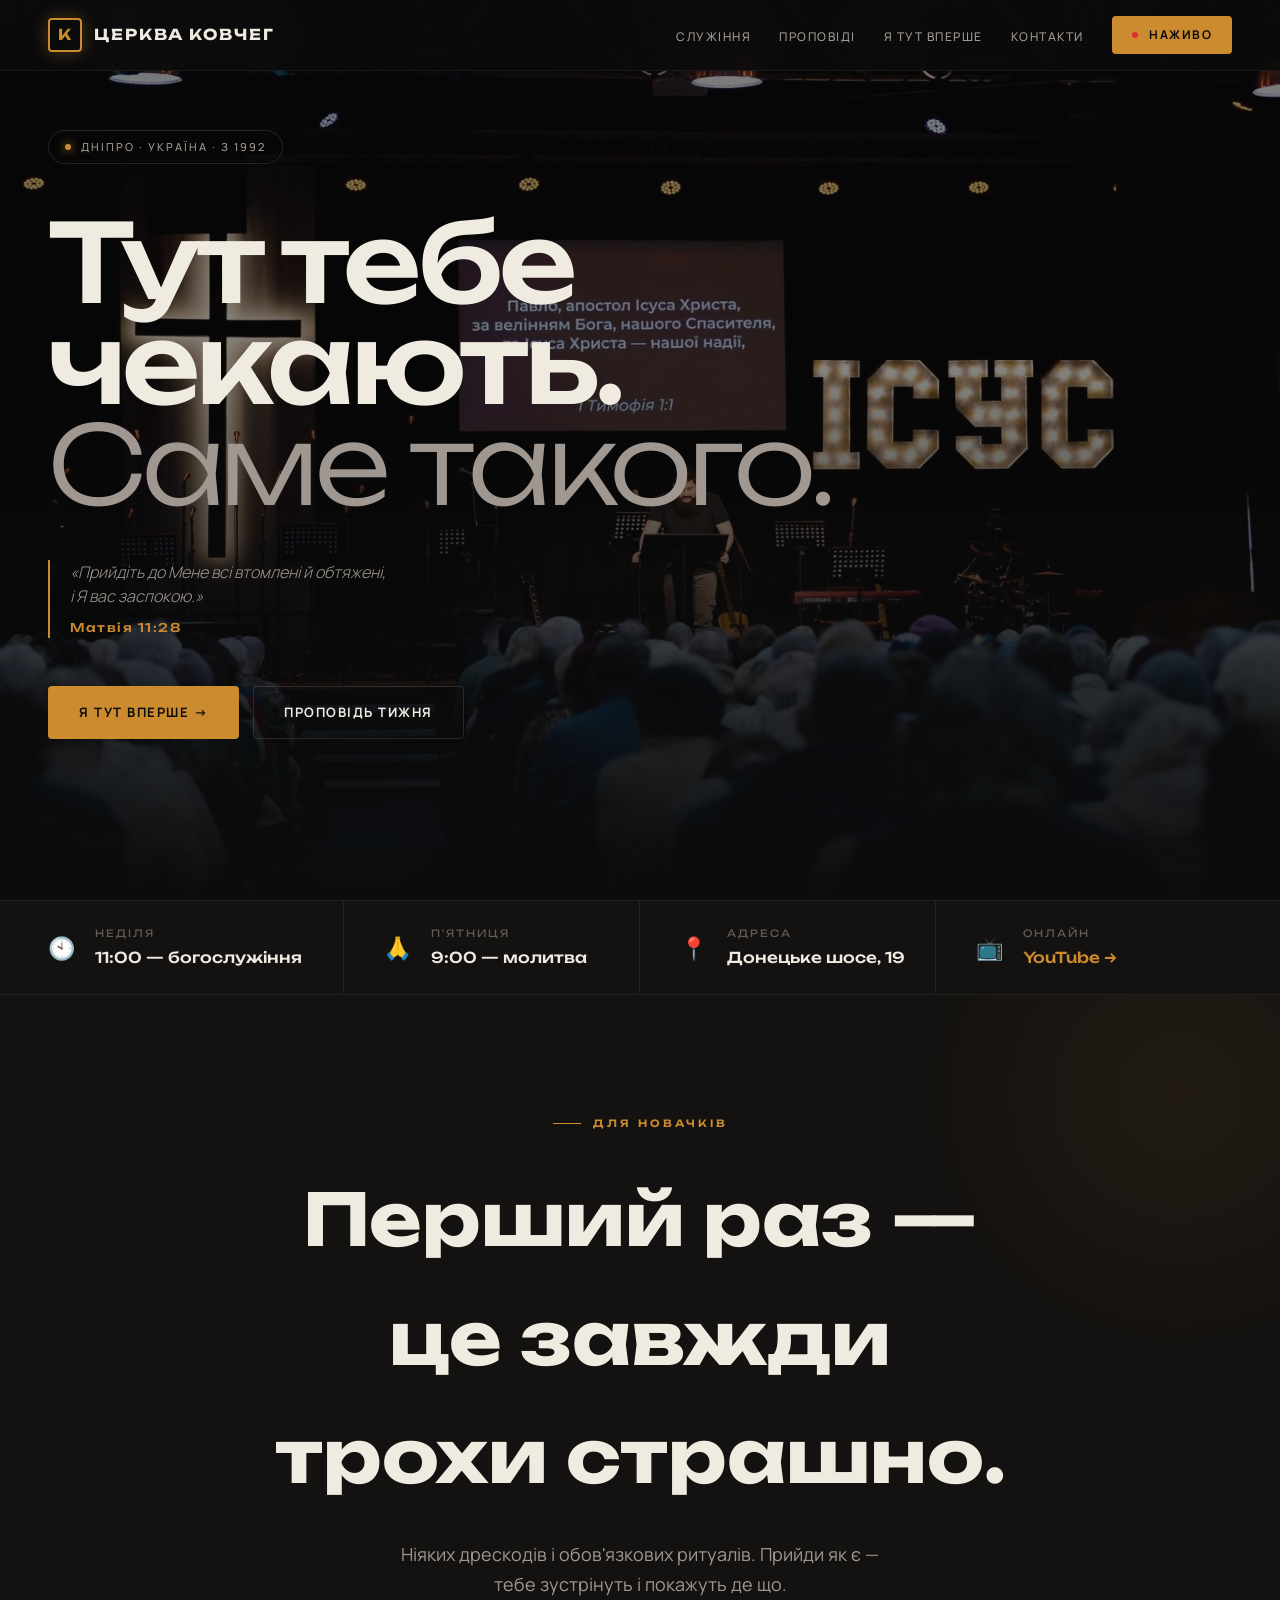
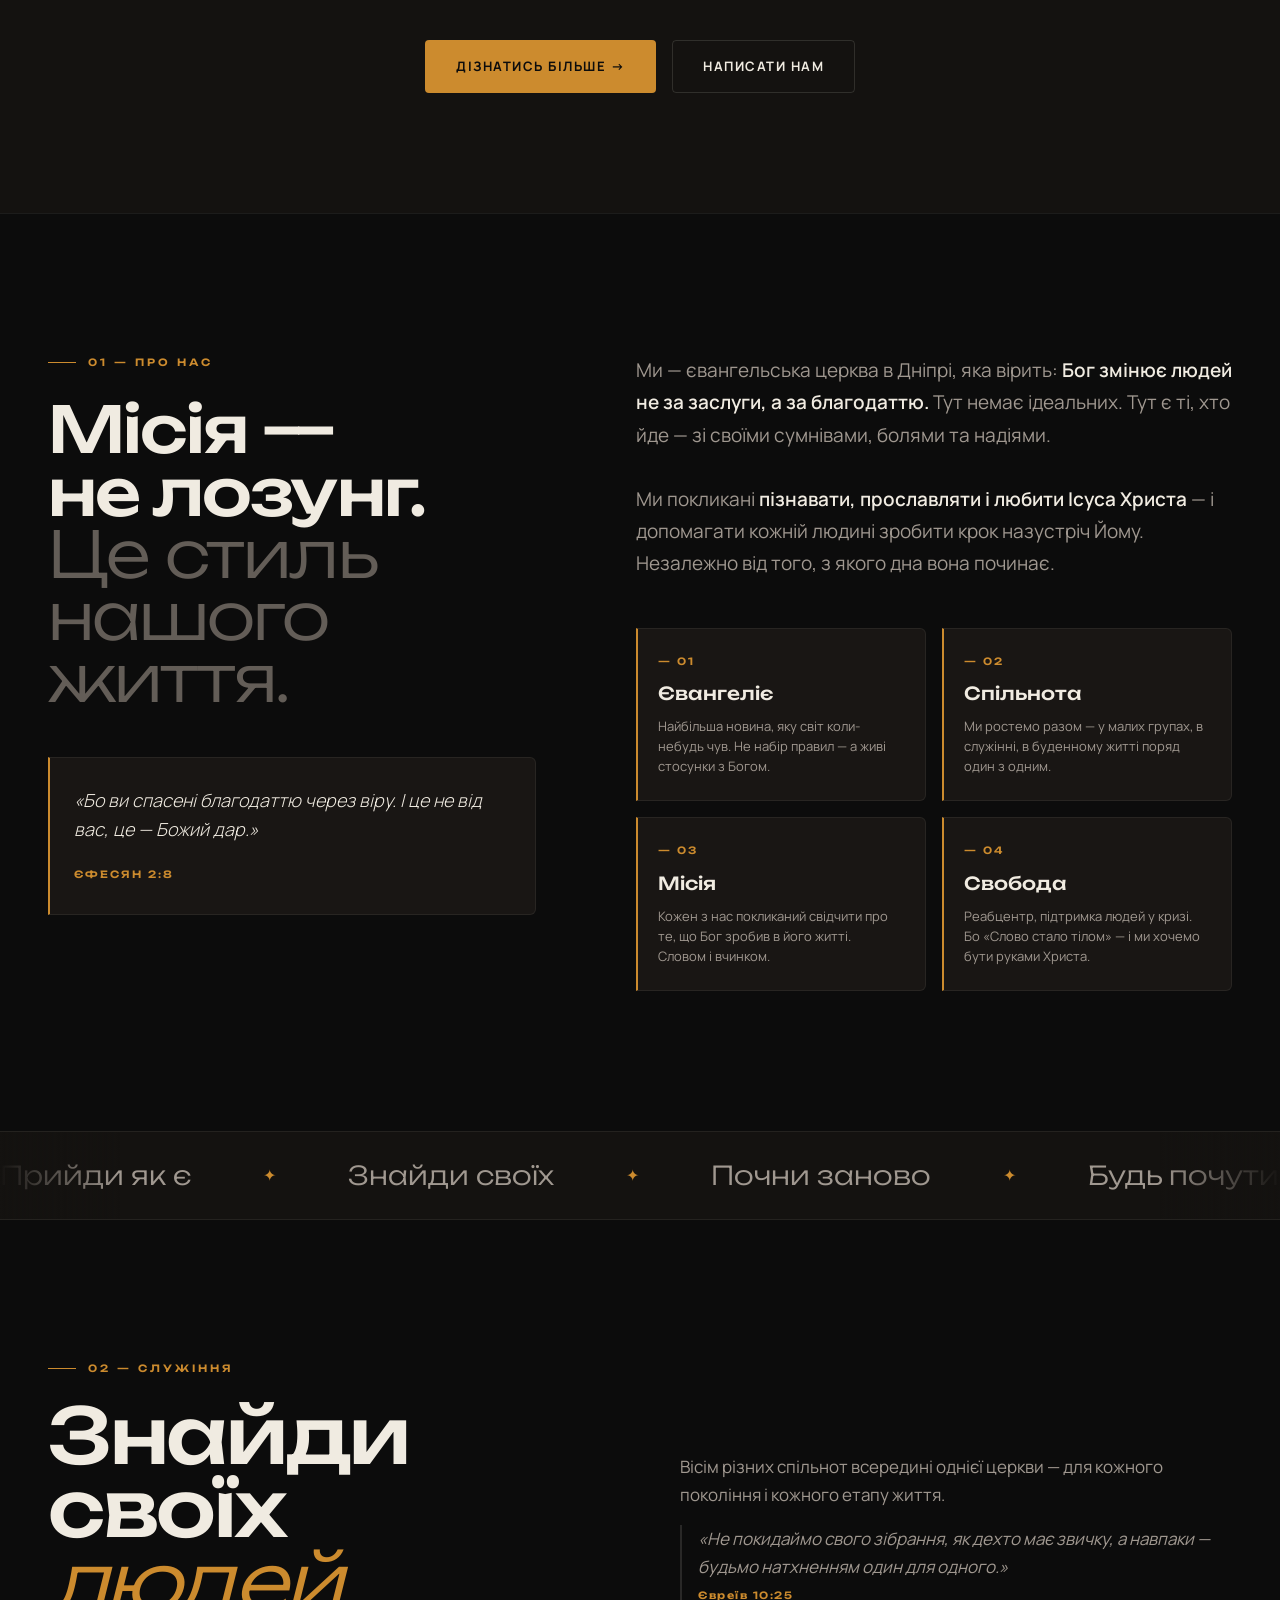
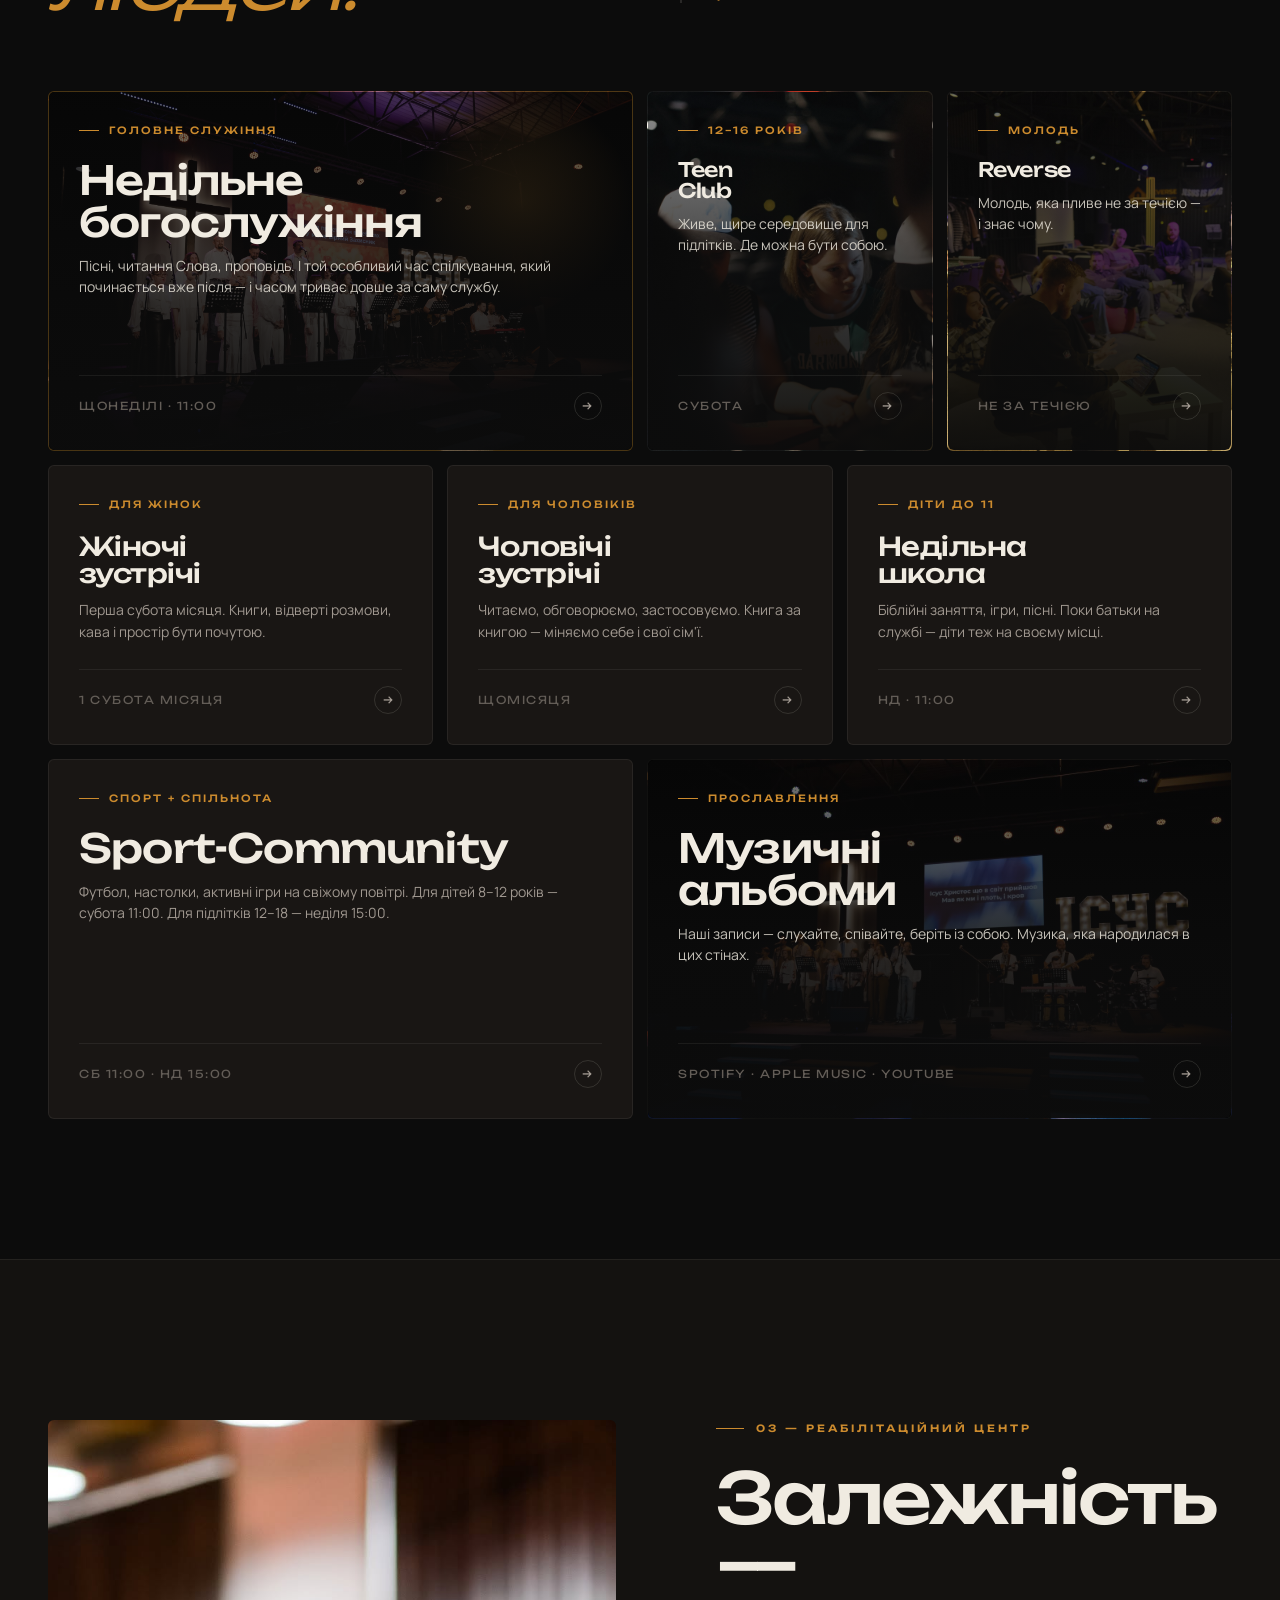
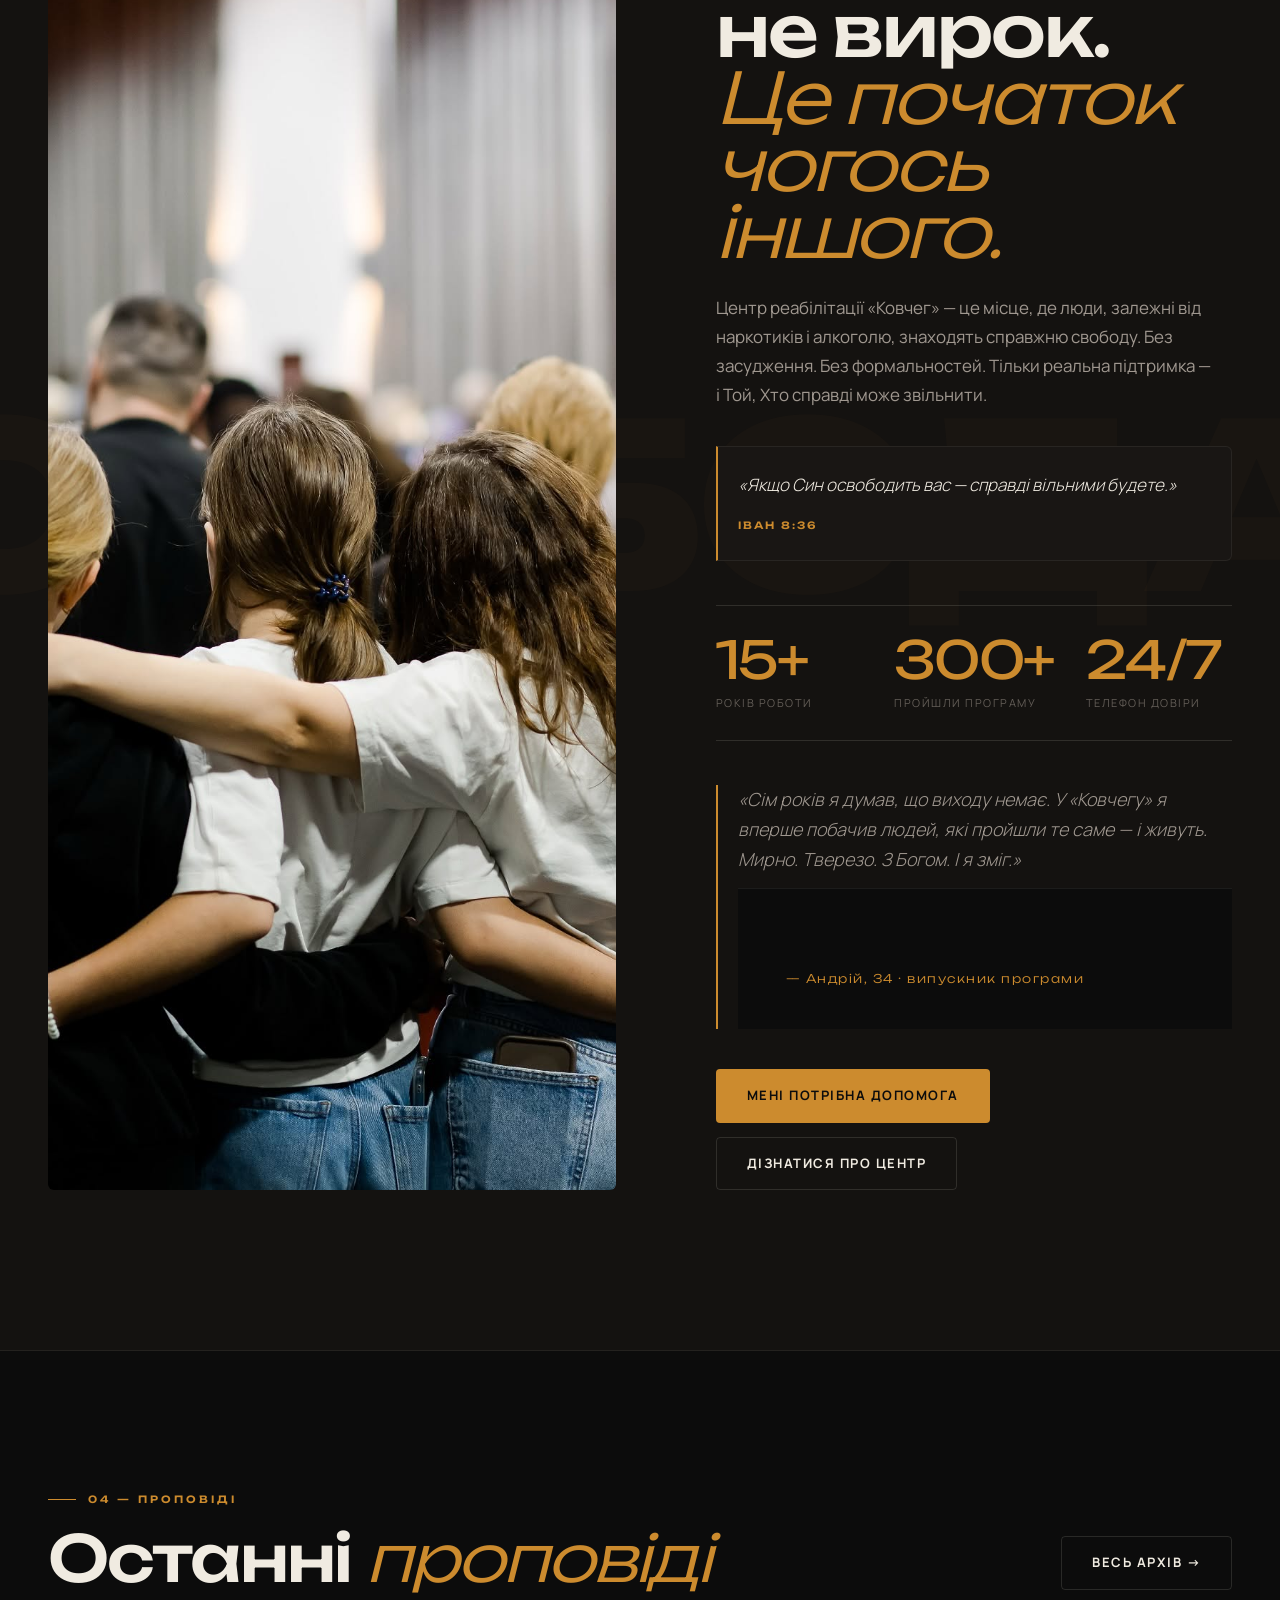
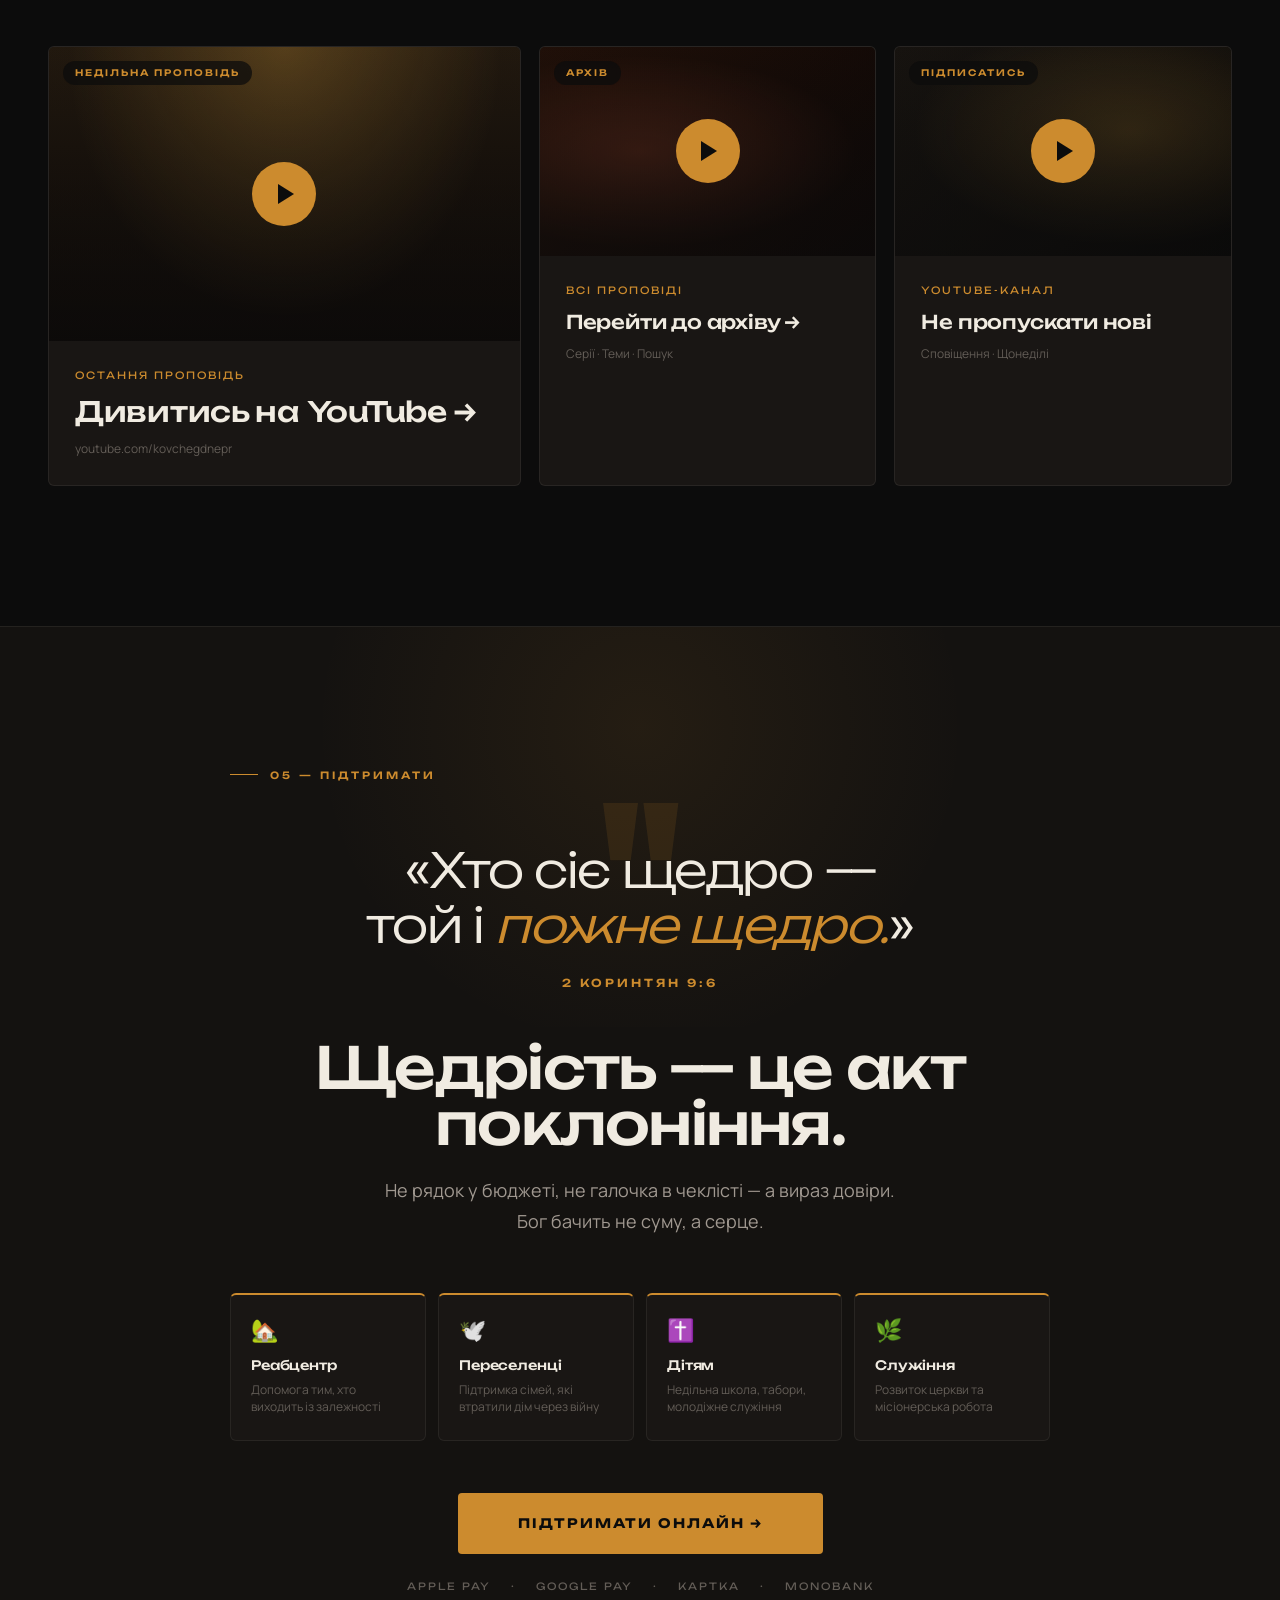
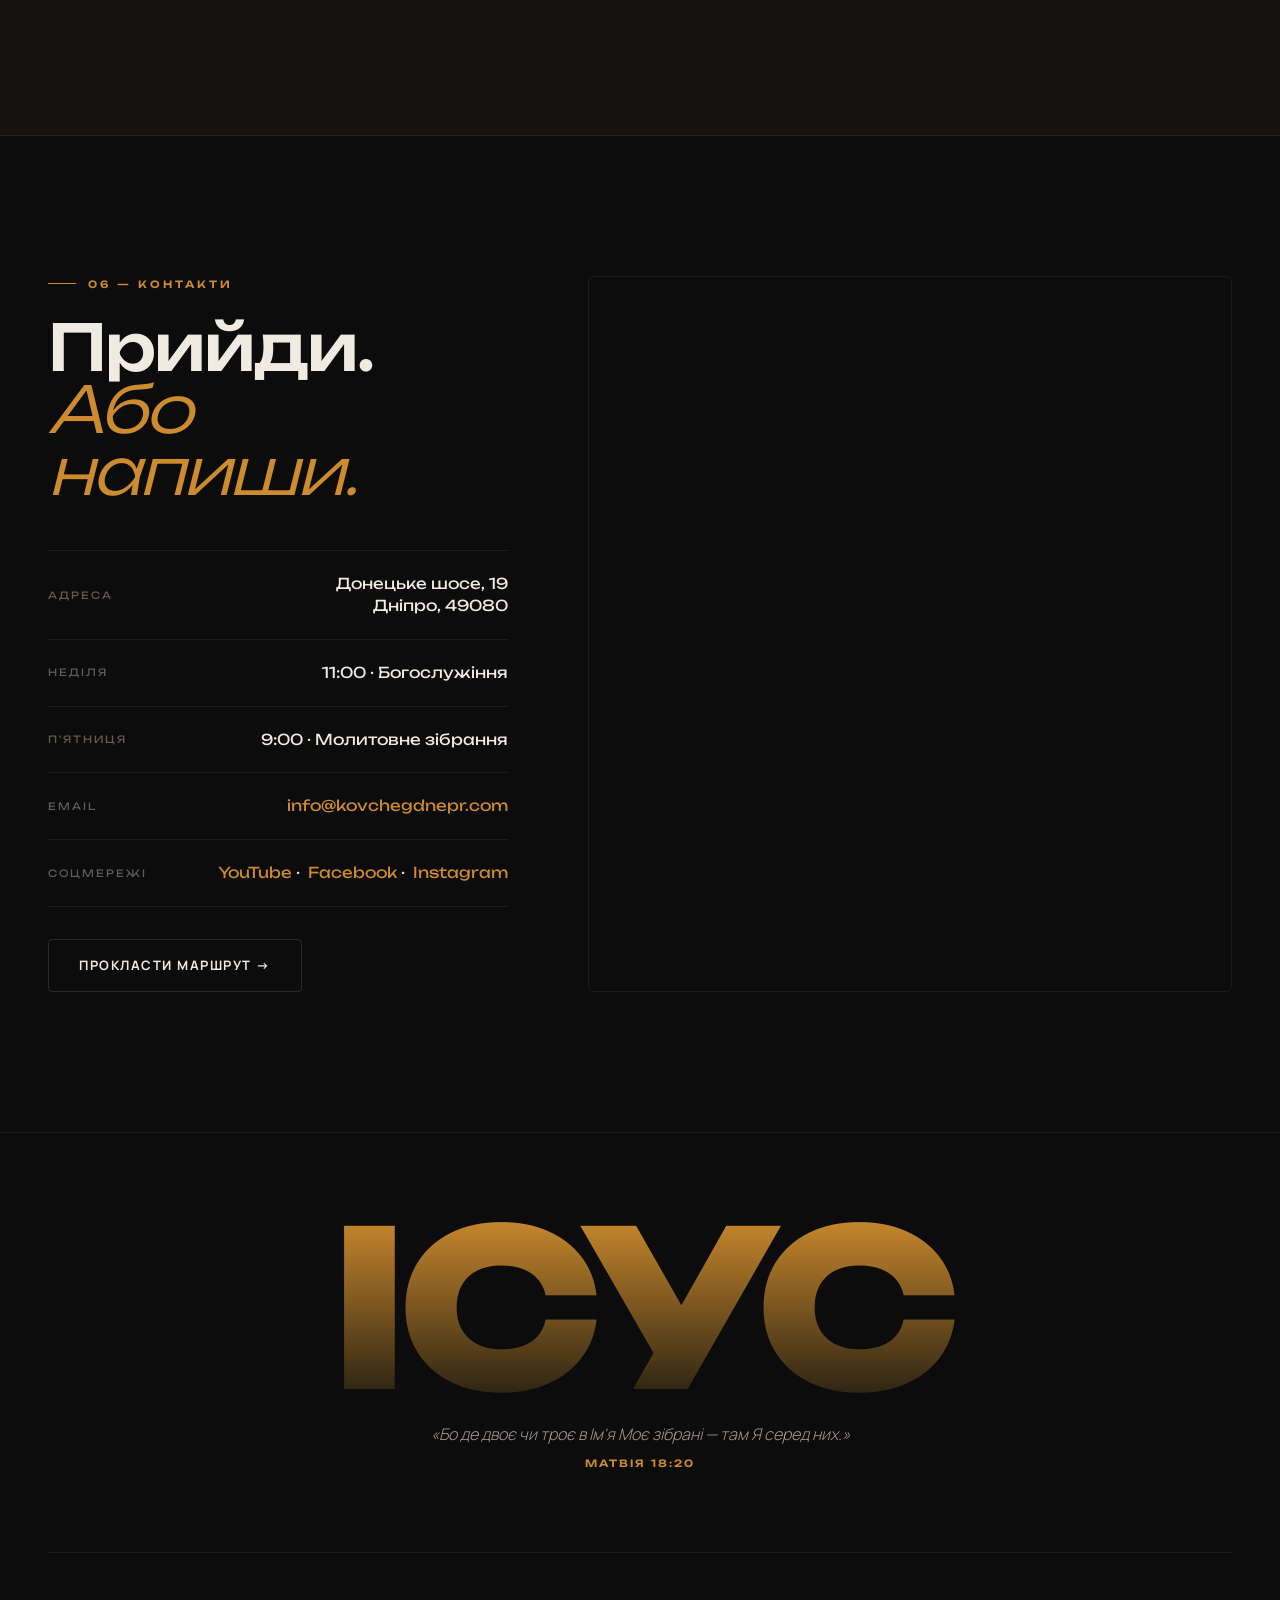
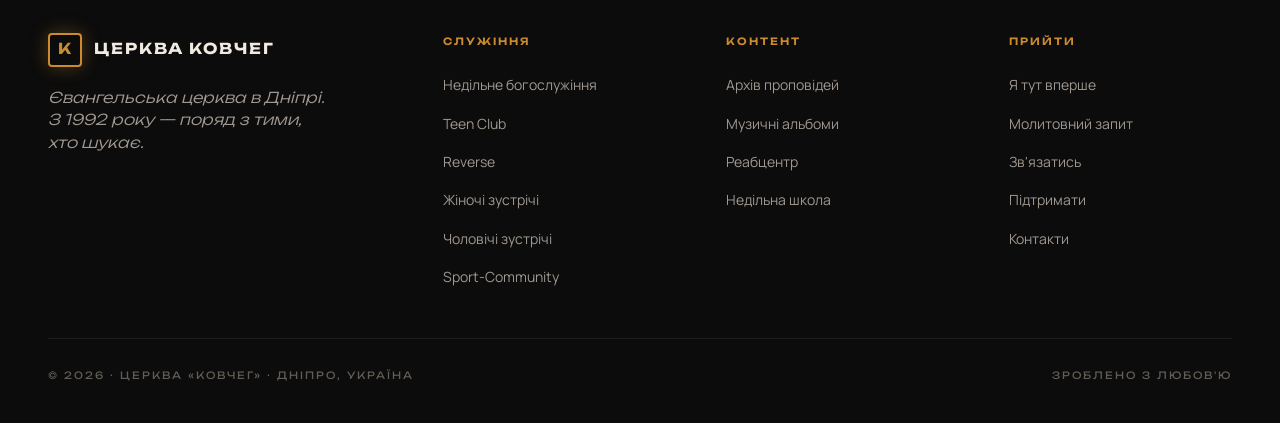
==== index.html @ ad2df458 "init full demo site" ====
<!DOCTYPE html>
<html lang="uk">
<head>
<meta charset="UTF-8">
<meta name="viewport" content="width=device-width, initial-scale=1.0">
<title>Ковчег — церква в Дніпрі</title>
<meta name="description" content="Євангельська церква «Ковчег» у Дніпрі. Недільне богослужіння о 11:00. Донецьке шосе, 19.">
<meta property="og:title" content="Ковчег — церква в Дніпрі">
<meta property="og:description" content="Приходь як є. Тут тебе чекають.">
<meta property="og:type" content="website">
<link rel="preconnect" href="https://fonts.googleapis.com">
<link rel="preconnect" href="https://fonts.gstatic.com" crossorigin>
<link href="https://fonts.googleapis.com/css2?family=Unbounded:wght@300;400;500;600;700;800&family=Manrope:ital,wght@0,300;0,400;0,500;0,600;0,700;1,300;1,400&display=swap" rel="stylesheet">
<link rel="stylesheet" href="css/main.css">
<style>
  :root {
    --bg:        #0C0C0C;
    --bg-warm:   #141210;
    --bg-card:   #191614;
    --bg-card-2: #201B17;
    --ink:       #F0EBE1;
    --ink-soft:  #A09890;
    --ink-mute:  #635D57;
    --amber:     #CC8B2E;
    --amber-b:   #DFA042;
    --amber-g:   rgba(204,139,46,.35);
    --rust:      #C8593A;
    --line:      rgba(240,235,225,.07);
    --line-b:    rgba(240,235,225,.13);
    --r:         6px;
  }

  *, *::before, *::after { margin:0; padding:0; box-sizing:border-box; }
  html { scroll-behavior:smooth; }

  body {
    background: var(--bg);
    color: var(--ink);
    font-family: 'Manrope', sans-serif;
    font-weight: 400;
    line-height: 1.65;
    overflow-x: hidden;
    -webkit-font-smoothing: antialiased;
  }

  .ub { font-family:'Unbounded',sans-serif; }

  /* Subtle structural grid */
  body::before {
    content:'';
    position:fixed; inset:0;
    background-image:
      linear-gradient(rgba(240,235,225,.012) 1px, transparent 1px),
      linear-gradient(90deg, rgba(240,235,225,.012) 1px, transparent 1px);
    background-size: 80px 80px;
    pointer-events:none; z-index:1;
  }

  /* ─── NAV ─── */
  nav {
    position:fixed; top:0; left:0; right:0; z-index:100;
    padding: 16px 48px;
    display:flex; justify-content:space-between; align-items:center;
    background: rgba(12,12,12,.88);
    backdrop-filter: blur(24px);
    border-bottom: 1px solid var(--line);
  }
  .logo {
    display:flex; align-items:center; gap:12px;
    font-family:'Unbounded',sans-serif;
    font-weight:700; font-size:15px;
    letter-spacing:2px; text-transform:uppercase;
    text-decoration:none; color:var(--ink);
  }
  .logo-mark {
    width:34px; height:34px;
    border:2px solid var(--amber); border-radius:4px;
    display:flex; align-items:center; justify-content:center;
    color:var(--amber);
    font-family:'Unbounded',sans-serif; font-weight:700; font-size:15px;
    box-shadow: 0 0 18px var(--amber-g);
  }
  .nav-links { display:flex; gap:28px; list-style:none; align-items:center; }
  .nav-links a {
    color:var(--ink-soft); text-decoration:none;
    font-size:12px; font-weight:500;
    text-transform:uppercase; letter-spacing:1.5px;
    transition:color .2s;
  }
  .nav-links a:hover { color:var(--amber); }
  .nav-cta {
    background:var(--amber) !important;
    color:var(--bg) !important;
    padding:9px 20px; border-radius:4px;
    font-weight:700 !important;
    display:inline-flex !important; align-items:center; gap:8px;
  }
  .live-dot {
    width:6px; height:6px; border-radius:50%; background:#E03030;
    box-shadow:0 0 0 0 rgba(224,48,48,.7);
    animation:pulse-red 2s infinite;
  }
  @keyframes pulse-red {
    0%   { box-shadow: 0 0 0 0 rgba(224,48,48,.7); }
    70%  { box-shadow: 0 0 0 7px rgba(224,48,48,0); }
    100% { box-shadow: 0 0 0 0 rgba(224,48,48,0); }
  }

  /* ─── HERO ─── */
  .hero {
    min-height:100vh;
    padding: 130px 48px 90px;
    position:relative; overflow:hidden;
    display:flex; flex-direction:column; justify-content:space-between;
  }
  .hero::before {
    content:'';
    position:absolute; top:0; left:50%;
    width:900px; height:700px;
    transform:translate(-50%,-45%);
    background:radial-gradient(circle, rgba(242,176,64,.1) 0%, transparent 65%);
    pointer-events:none;
  }

  /* Placeholder for hero photo — remove this block when photo is added */
  .hero-photo-placeholder {
    position:absolute; inset:0;
    background: url('images/hero-bg.jpg') center 30% / cover no-repeat;
    z-index:0;
  }
  /* Gradient overlay over photo */
  .hero-overlay {
    position:absolute; inset:0;
    background: linear-gradient(
      to bottom,
      rgba(12,12,12,.55) 0%,
      rgba(12,12,12,.5)  40%,
      rgba(12,12,12,.82) 75%,
      rgba(12,12,12,1)   100%
    );
    z-index:1;
  }

  .hero-content { position:relative; z-index:2; }

  .hero-eyebrow {
    display:inline-flex; align-items:center; gap:10px;
    padding:7px 16px;
    border:1px solid var(--line-b); border-radius:100px;
    font-size:11px; text-transform:uppercase;
    letter-spacing:2px; color:var(--ink-soft); font-weight:500;
    margin-bottom:48px;
  }
  .hero-eyebrow::before {
    content:''; width:6px; height:6px;
    background:var(--amber); border-radius:50%;
    box-shadow:0 0 10px var(--amber);
  }

  .hero h1 {
    font-family:'Unbounded',sans-serif;
    font-weight:500;
    font-size: clamp(52px, 8.5vw, 136px);
    line-height:.93;
    letter-spacing:-.04em;
    margin-bottom:44px;
  }
  .hero h1 .light {
    font-weight:300; color:var(--ink-soft); display:block;
  }
  .hero h1 .glow-word {
    color:var(--amber-b);
    text-shadow: 0 0 40px rgba(242,176,64,.45), 0 0 80px rgba(242,176,64,.2);
  }

  /* Flicker for ІСУС letters — subtle */
  .flicker { animation: flicker-soft 6s infinite; }
  .flicker:nth-child(2) { animation-delay:.8s; }
  .flicker:nth-child(3) { animation-delay:1.9s; }
  .flicker:nth-child(4) { animation-delay:3.1s; }
  @keyframes flicker-soft {
    0%,94%,100% { opacity:1; }
    95%  { opacity:.65; }
    96%  { opacity:1; }
    97%  { opacity:.8; }
  }

  .hero-verse {
    font-style:italic; font-weight:300; font-size:16px;
    color:var(--ink-soft); line-height:1.55;
    max-width:540px; margin-bottom:48px;
    padding-left:20px;
    border-left:2px solid var(--amber);
  }
  .hero-verse cite {
    display:block; margin-top:10px;
    font-style:normal; font-size:12px;
    font-family:'Unbounded',sans-serif;
    letter-spacing:1.5px; color:var(--amber);
    font-weight:500;
  }

  .hero-cta { display:flex; gap:14px; flex-wrap:wrap; }

  /* ─── BUTTONS ─── */
  .btn {
    padding:15px 30px; border-radius:4px;
    font-family:'Manrope',sans-serif; font-size:13px; font-weight:700;
    text-decoration:none; text-transform:uppercase; letter-spacing:1.5px;
    display:inline-flex; align-items:center; gap:9px;
    transition:all .3s; border:1px solid transparent; cursor:pointer;
  }
  .btn-primary { background:var(--amber); color:var(--bg); }
  .btn-primary:hover {
    background:var(--amber-b);
    box-shadow:0 0 32px var(--amber-g);
    transform:translateY(-2px);
  }
  .btn-outline { background:transparent; color:var(--ink); border-color:var(--line-b); }
  .btn-outline:hover { border-color:var(--amber); color:var(--amber); }
  .btn-ghost { background:transparent; color:var(--amber); padding:15px 0; }
  .btn-ghost:hover { gap:14px; }

  /* ─── INFO STRIP ─── */
  .info-strip {
    background:var(--bg-warm);
    border-top:1px solid var(--line);
    border-bottom:1px solid var(--line);
    padding:0 48px;
    display:grid;
    grid-template-columns:repeat(4,1fr);
  }
  .info-cell {
    padding:24px 0;
    border-right:1px solid var(--line);
    display:flex; align-items:center; gap:20px;
  }
  .info-cell:last-child { border-right:none; padding-left:40px; }
  .info-cell:not(:first-child) { padding-left:40px; }
  .info-cell-icon {
    font-size:22px; line-height:1;
  }
  .info-cell-label {
    font-family:'Unbounded',sans-serif;
    font-size:10px; letter-spacing:2px;
    text-transform:uppercase; color:var(--ink-mute);
    margin-bottom:4px;
  }
  .info-cell-val {
    font-family:'Unbounded',sans-serif;
    font-size:15px; color:var(--ink); font-weight:500;
  }

  /* ─── FIRST TIME ─── */
  .first-time {
    padding:120px 48px;
    background:var(--bg-warm);
    position:relative; overflow:hidden;
  }
  .first-time::before {
    content:'';
    position:absolute; top:-200px; right:-200px;
    width:600px; height:600px;
    background:radial-gradient(circle, rgba(242,176,64,.06), transparent 60%);
    pointer-events:none;
  }
  .ft-inner {
    max-width:1360px; margin:0 auto;
    display:grid; grid-template-columns:1fr 1.1fr; gap:100px; align-items:center;
  }
  .ft-content .section-label { margin-bottom:28px; }
  .ft-content h2 {
    font-family:'Unbounded',sans-serif;
    font-weight:500; font-size:clamp(38px,5vw,68px);
    line-height:.98; letter-spacing:-.03em;
    margin-bottom:28px;
  }
  .ft-content h2 .light { font-weight:300; color:var(--ink-mute); }
  .ft-lead {
    font-size:18px; color:var(--ink-soft);
    line-height:1.7; margin-bottom:40px; max-width:480px;
  }
  .ft-steps {
    display:grid; gap:0;
  }
  .ft-step {
    display:flex; gap:24px;
    padding:24px 0;
    border-bottom:1px solid var(--line);
  }
  .ft-step:last-child { border-bottom:none; }
  .ft-step-num {
    font-family:'Unbounded',sans-serif;
    font-size:12px; color:var(--amber);
    letter-spacing:2px; font-weight:600;
    min-width:32px; padding-top:3px;
  }
  .ft-step-body h4 {
    font-family:'Unbounded',sans-serif;
    font-size:16px; font-weight:500;
    margin-bottom:6px; letter-spacing:-.01em;
  }
  .ft-step-body p {
    font-size:14px; color:var(--ink-soft); line-height:1.55;
  }

  /* First-time card */
  .ft-card {
    background:var(--bg-card);
    border:1px solid var(--line-b);
    border-radius:var(--r); padding:48px;
    position:relative; overflow:hidden;
  }
  .ft-card::before {
    content:'';
    position:absolute; top:0; left:0; right:0; height:3px;
    background:linear-gradient(90deg, var(--amber), var(--rust));
  }
  .ft-card-eyebrow {
    font-family:'Unbounded',sans-serif; font-size:10px;
    letter-spacing:2.5px; text-transform:uppercase;
    color:var(--amber); margin-bottom:24px; font-weight:600;
  }
  .ft-card h3 {
    font-family:'Unbounded',sans-serif;
    font-weight:500; font-size:28px;
    line-height:1.1; margin-bottom:20px;
    letter-spacing:-.02em;
  }
  .ft-card p {
    font-size:16px; color:var(--ink-soft);
    line-height:1.65; margin-bottom:32px;
  }
  .ft-faq { margin-bottom:36px; }
  .faq-item {
    border-top:1px solid var(--line);
    padding:16px 0;
  }
  .faq-item:last-child { border-bottom:1px solid var(--line); }
  .faq-q {
    font-size:14px; font-weight:600; color:var(--ink);
    margin-bottom:6px;
  }
  .faq-a {
    font-size:13px; color:var(--ink-soft); line-height:1.55;
  }

  /* ─── SECTION LABEL ─── */
  .section-label {
    font-family:'Unbounded',sans-serif; font-size:10px;
    letter-spacing:3px; text-transform:uppercase;
    color:var(--amber); font-weight:600;
    display:flex; align-items:center; gap:12px;
  }
  .section-label::before {
    content:''; width:28px; height:1px; background:var(--amber);
  }

  /* ─── MISSION ─── */
  .mission {
    padding:140px 48px;
    border-top:1px solid var(--line);
  }
  .mission-inner {
    max-width:1360px; margin:0 auto;
    display:grid; grid-template-columns:.9fr 1.1fr; gap:100px; align-items:start;
  }
  .mission-left h2 {
    font-family:'Unbounded',sans-serif;
    font-weight:500; font-size:clamp(38px,5vw,72px);
    line-height:.97; letter-spacing:-.03em;
    margin-top:28px;
  }
  .mission-left h2 .muted { font-weight:300; color:var(--ink-mute); }

  .mission-verse {
    margin-top:48px; padding:28px 28px 28px 24px;
    background:var(--bg-card);
    border:1px solid var(--line);
    border-left:2px solid var(--amber);
    border-radius:0 var(--r) var(--r) 0;
  }
  .mission-verse blockquote {
    font-style:italic; font-weight:300;
    font-size:18px; line-height:1.6;
    color:var(--ink); margin-bottom:16px;
  }
  .mission-verse cite {
    font-family:'Unbounded',sans-serif; font-size:10px;
    letter-spacing:2px; color:var(--amber);
    font-weight:600; font-style:normal;
    text-transform:uppercase;
  }

  .mission-body {}
  .mission-text {
    font-size:19px; line-height:1.7;
    color:var(--ink-soft); margin-bottom:48px;
  }
  .mission-text strong { color:var(--ink); font-weight:600; }

  .pillars { display:grid; grid-template-columns:1fr 1fr; gap:16px; }
  .pillar {
    padding:24px 24px 24px 20px;
    background:var(--bg-card);
    border:1px solid var(--line);
    border-left:2px solid var(--amber);
    border-radius:0 var(--r) var(--r) 0;
  }
  .pillar-num {
    font-family:'Unbounded',sans-serif; font-size:10px;
    color:var(--amber); letter-spacing:2px; margin-bottom:10px;
    font-weight:600;
  }
  .pillar h3 {
    font-family:'Unbounded',sans-serif; font-weight:500;
    font-size:18px; margin-bottom:7px;
  }
  .pillar p { font-size:13px; line-height:1.55; color:var(--ink-soft); }

  /* ─── MARQUEE ─── */
  .strip {
    background:var(--bg-warm);
    border-top:1px solid var(--line); border-bottom:1px solid var(--line);
    padding:22px 0; overflow:hidden; position:relative;
  }
  .strip::before,.strip::after {
    content:''; position:absolute; top:0; bottom:0; width:120px; z-index:2;
  }
  .strip::before { left:0;  background:linear-gradient(90deg, var(--bg-warm), transparent); }
  .strip::after  { right:0; background:linear-gradient(-90deg, var(--bg-warm), transparent); }
  .strip-track {
    display:inline-flex; gap:72px;
    animation:marquee 60s linear infinite;
    white-space:nowrap; align-items:center;
  }
  .strip-item {
    font-family:'Unbounded',sans-serif;
    font-size:26px; font-weight:300; color:var(--ink-soft);
    display:inline-flex; align-items:center; gap:72px;
  }
  .strip-item::after { content:'✦'; color:var(--amber); font-size:16px; }
  @keyframes marquee { to { transform:translateX(-50%); } }

  /* ─── MINISTRIES ─── */
  .ministries { padding:140px 48px; }
  .min-inner { max-width:1360px; margin:0 auto; }
  .min-head {
    display:grid; grid-template-columns:1fr 1fr; gap:80px;
    margin-bottom:72px; align-items:end;
  }
  .min-head h2 {
    font-family:'Unbounded',sans-serif; font-weight:500;
    font-size:clamp(44px,6vw,84px);
    line-height:.95; letter-spacing:-.03em;
  }
  .min-head h2 .amber { color:var(--amber); font-weight:300; font-style:italic; }
  .min-head-right {}
  .min-head-right p { font-size:17px; color:var(--ink-soft); line-height:1.65; margin-bottom:16px; }
  .min-verse {
    font-style:italic; font-size:14px; color:var(--ink-mute);
    padding-left:16px; border-left:2px solid var(--line-b);
    line-height:1.55;
  }
  .min-verse cite {
    font-style:normal; font-family:'Unbounded',sans-serif;
    font-size:10px; letter-spacing:1.5px; color:var(--amber);
    font-weight:600; display:block; margin-top:6px;
  }

  .min-grid {
    display:grid; grid-template-columns:repeat(12,1fr); gap:14px;
  }
  .min-card {
    background:var(--bg-card); border:1px solid var(--line);
    border-radius:var(--r); padding:30px;
    min-height:280px; display:flex; flex-direction:column;
    justify-content:space-between; position:relative;
    overflow:hidden; transition:all .35s; cursor:pointer;
  }
  .min-card::after {
    content:''; position:absolute; top:0; left:0; right:0; height:2px;
    background:linear-gradient(90deg, var(--amber), transparent);
    transform:scaleX(0); transform-origin:left; transition:transform .4s;
  }
  .min-card:hover { background:var(--bg-card-2); border-color:var(--line-b); transform:translateY(-3px); }
  .min-card:hover::after { transform:scaleX(1); }
  .span-6 { grid-column:span 6; min-height:360px; }
  .span-4 { grid-column:span 4; }
  .span-3 { grid-column:span 3; }
  .min-card.feature {
    background:linear-gradient(135deg, #261c10 0%, #171210 100%);
    border-color:rgba(242,176,64,.3);
  }
  .min-card.feature::before {
    content:''; position:absolute; top:0; right:0;
    width:220px; height:220px;
    background:radial-gradient(circle, var(--amber-g), transparent 70%);
    pointer-events:none;
  }

  /* Photo placeholder inside card */
  .min-photo {
    height:160px; border-radius:4px;
    background:var(--bg); border:1px dashed var(--line-b);
    display:flex; align-items:center; justify-content:center;
    margin-bottom:20px;
    font-family:'Unbounded',sans-serif; font-size:9px;
    letter-spacing:2px; color:var(--ink-mute); text-transform:uppercase;
  }

  .min-tag {
    font-family:'Unbounded',sans-serif; font-size:10px;
    letter-spacing:2px; text-transform:uppercase; color:var(--amber);
    font-weight:500; display:flex; align-items:center; gap:10px;
    margin-bottom:0;
  }
  .min-tag::before { content:''; width:20px; height:1px; background:var(--amber); }
  .min-card h3 {
    font-family:'Unbounded',sans-serif; font-weight:500;
    font-size:26px; line-height:1.05; margin:20px 0 12px;
    letter-spacing:-.02em;
  }
  .span-6 h3 { font-size:40px; }
  .span-3 h3 { font-size:20px; }
  .min-card p { font-size:14px; color:var(--ink-soft); line-height:1.55; margin-bottom:20px; }
  .min-card[style*="background-image"] p { color: rgba(240,235,225,.82); }
  .min-when {
    font-family:'Unbounded',sans-serif; font-size:11px;
    color:var(--ink-mute); letter-spacing:1.5px; text-transform:uppercase;
    border-top:1px solid var(--line); padding-top:16px;
    display:flex; justify-content:space-between; align-items:center;
    margin-top:auto;
  }
  .min-arrow {
    width:28px; height:28px; border:1px solid var(--line-b);
    border-radius:50%; display:flex; align-items:center; justify-content:center;
    color:var(--ink-soft); transition:all .3s; font-size:12px;
    flex-shrink:0;
  }
  .min-card:hover .min-arrow {
    background:var(--amber); color:var(--bg);
    border-color:var(--amber); transform:rotate(-45deg);
  }

  /* ─── REHAB ─── */
  .rehab {
    padding:160px 48px;
    background:var(--bg-warm);
    border-top:1px solid var(--line); border-bottom:1px solid var(--line);
    position:relative; overflow:hidden;
  }
  .rehab::before {
    content:'СВОБОДА';
    position:absolute; top:50%; right:-80px;
    transform:translateY(-50%);
    font-family:'Unbounded',sans-serif; font-weight:800;
    font-size:clamp(120px,18vw,280px);
    color:rgba(242,176,64,.025); pointer-events:none;
    letter-spacing:-.04em; line-height:1;
  }
  .rehab-inner {
    max-width:1360px; margin:0 auto;
    display:grid; grid-template-columns:1.1fr 1fr; gap:100px;
    align-items:center; position:relative; z-index:2;
  }


  .rehab-content {}
  .rehab-content h2 {
    font-family:'Unbounded',sans-serif; font-weight:500;
    font-size:clamp(38px,5.5vw,76px);
    line-height:.95; margin-bottom:28px; letter-spacing:-.03em;
  }
  .rehab-content h2 .amber { color:var(--amber); font-weight:300; font-style:italic; }
  .rehab-lead {
    font-size:17px; line-height:1.7; color:var(--ink-soft);
    margin-bottom:36px; max-width:500px;
  }

  .rehab-verse {
    padding:24px 24px 24px 20px;
    background:var(--bg-card);
    border:1px solid var(--line);
    border-left:2px solid var(--amber);
    border-radius:0 var(--r) var(--r) 0;
    margin-bottom:44px;
  }
  .rehab-verse blockquote {
    font-style:italic; font-weight:300; font-size:17px;
    line-height:1.6; color:var(--ink); margin-bottom:12px;
  }
  .rehab-verse cite {
    font-family:'Unbounded',sans-serif; font-size:10px;
    letter-spacing:2px; color:var(--amber);
    font-weight:600; font-style:normal; text-transform:uppercase;
  }

  .rehab-stats {
    display:grid; grid-template-columns:repeat(3,1fr); gap:32px;
    margin-bottom:44px;
    padding:28px 0; border-top:1px solid var(--line-b); border-bottom:1px solid var(--line-b);
  }
  .stat-num {
    font-family:'Unbounded',sans-serif; font-weight:400;
    font-size:52px; color:var(--amber); line-height:1;
    margin-bottom:8px; letter-spacing:-.03em;
  }
  .stat-label { font-size:11px; text-transform:uppercase; letter-spacing:1.5px; color:var(--ink-mute); }

  .rehab-cta { display:flex; gap:14px; flex-wrap:wrap; }

  /* ─── SERMONS ─── */
  .sermons { padding:140px 48px; }
  .sermons-inner { max-width:1360px; margin:0 auto; }
  .sermons-head {
    display:flex; justify-content:space-between; align-items:flex-end;
    margin-bottom:56px;
  }
  .sermons-head-left .section-label { margin-bottom:20px; }
  .sermons-head h2 {
    font-family:'Unbounded',sans-serif; font-weight:500;
    font-size:clamp(38px,5vw,68px);
    line-height:.97; letter-spacing:-.03em;
  }
  .sermons-head h2 .amber { font-weight:300; color:var(--amber); font-style:italic; }

  .sermon-grid { display:grid; grid-template-columns:1.4fr 1fr 1fr; gap:18px; }
  .sermon {
    background:var(--bg-card); border:1px solid var(--line);
    border-radius:var(--r); overflow:hidden; cursor:pointer;
    transition:all .3s;
  }
  .sermon:hover { transform:translateY(-4px); border-color:var(--line-b); }

  /* Photo placeholder for sermons */
  .sermon-thumb {
    aspect-ratio:16/10; position:relative; overflow:hidden;
    display:flex; align-items:center; justify-content:center;
  }
  .sermon:nth-child(1) .sermon-thumb {
    background:radial-gradient(ellipse at center top, rgba(242,176,64,.28), transparent 65%),
      linear-gradient(180deg, #241a0f 0%, #0d0806 100%);
  }
  .sermon:nth-child(2) .sermon-thumb {
    background:radial-gradient(ellipse at 30% 50%, rgba(200,89,58,.25), transparent 65%),
      linear-gradient(135deg, #221008 0%, #0c0605 100%);
  }
  .sermon:nth-child(3) .sermon-thumb {
    background:radial-gradient(ellipse at 70% 40%, rgba(242,176,64,.2), transparent 65%),
      linear-gradient(135deg, #181410 0%, #090807 100%);
  }
  .thumb-grid {
    position:absolute; inset:0;
    background:
      linear-gradient(to bottom, rgba(12,12,12,.1) 0%, rgba(12,12,12,.55) 100%);
  }
  .thumb-photo-note {
    position:absolute; bottom:12px; right:12px;
    font-family:'Unbounded',sans-serif; font-size:8px;
    letter-spacing:2px; color:var(--ink-mute);
    text-transform:uppercase; opacity:.6;
  }
  .play-btn {
    width:64px; height:64px; background:var(--amber);
    border-radius:50%; display:flex; align-items:center; justify-content:center;
    transition:all .3s; position:relative; z-index:2;
    box-shadow:0 0 0 0 var(--amber-g);
  }
  .sermon:hover .play-btn { transform:scale(1.1); box-shadow:0 0 36px var(--amber-g); }
  .play-btn::after {
    content:''; width:0; height:0;
    border-left:16px solid var(--bg);
    border-top:10px solid transparent;
    border-bottom:10px solid transparent;
    margin-left:3px;
  }
  .sermon-series {
    position:absolute; top:14px; left:14px; z-index:2;
    font-family:'Unbounded',sans-serif; font-size:9px;
    letter-spacing:2px; text-transform:uppercase;
    background:rgba(12,12,12,.75); backdrop-filter:blur(8px);
    padding:5px 12px; border-radius:100px; color:var(--amber);
    font-weight:600;
  }
  .sermon-duration {
    position:absolute; top:14px; right:14px; z-index:2;
    font-family:'Unbounded',sans-serif; font-size:9px;
    letter-spacing:1.5px; color:var(--ink-soft);
    background:rgba(12,12,12,.75); backdrop-filter:blur(8px);
    padding:5px 12px; border-radius:100px;
  }

  .sermon-body { padding:26px; }
  .sermon-date {
    font-family:'Unbounded',sans-serif; font-size:10px;
    text-transform:uppercase; letter-spacing:2px;
    color:var(--amber); margin-bottom:12px;
  }
  .sermon h3 {
    font-family:'Unbounded',sans-serif; font-weight:500;
    font-size:19px; line-height:1.2; margin-bottom:10px;
    letter-spacing:-.01em;
  }
  .sermon:first-child h3 { font-size:28px; }
  .sermon-author { font-size:12px; color:var(--ink-mute); }

  /* ─── DONATE ─── */
  .donate {
    padding:140px 48px;
    background:var(--bg-warm);
    border-top:1px solid var(--line); border-bottom:1px solid var(--line);
    position:relative; overflow:hidden;
    text-align:center;
  }
  /* Ambient glow */
  .donate::before {
    content:'';
    position:absolute; top:-200px; left:50%;
    transform:translateX(-50%);
    width:800px; height:600px;
    background:radial-gradient(circle, rgba(204,139,46,.09) 0%, transparent 65%);
    pointer-events:none;
  }
  .donate-inner {
    max-width:820px; margin:0 auto;
    position:relative; z-index:2;
  }

  /* Big centered verse */
  .donate-quote {
    position:relative;
    margin-bottom:48px;
    padding:0 20px;
  }
  .donate-quote::before {
    content:'"';
    position:absolute; top:-60px; left:50%;
    transform:translateX(-50%);
    font-family:'Unbounded',sans-serif; font-weight:800;
    font-size:160px; line-height:1;
    color:var(--amber); opacity:.12;
    pointer-events:none;
  }
  .donate-quote-text {
    font-family:'Unbounded',sans-serif; font-weight:300;
    font-size:clamp(26px,4vw,48px);
    line-height:1.15; letter-spacing:-.03em;
    color:var(--ink); margin-bottom:20px;
  }
  .donate-quote-text em { font-style:italic; color:var(--amber); font-weight:300; }
  .donate-quote-ref {
    font-family:'Unbounded',sans-serif; font-size:11px;
    letter-spacing:3px; text-transform:uppercase;
    color:var(--amber); font-weight:600;
  }

  /* Body copy */
  .donate-body {
    font-size:18px; color:var(--ink-soft); line-height:1.7;
    max-width:580px; margin:0 auto 56px;
  }

  /* Where it goes — 4 tiles */
  .donate-areas {
    display:grid; grid-template-columns:repeat(4,1fr); gap:12px;
    margin-bottom:52px; text-align:left;
  }
  .donate-area {
    padding:24px 20px;
    background:var(--bg-card); border:1px solid var(--line);
    border-radius:var(--r);
    border-top:2px solid var(--amber);
    transition:border-color .3s, background .3s;
  }
  .donate-area:hover { background:var(--bg-card-2); border-top-color:var(--amber-b); }
  .donate-area-icon {
    font-size:22px; margin-bottom:14px; line-height:1;
  }
  .donate-area-name {
    font-family:'Unbounded',sans-serif; font-size:13px;
    font-weight:500; margin-bottom:6px;
    letter-spacing:-.01em;
  }
  .donate-area-desc {
    font-size:12px; color:var(--ink-mute); line-height:1.4;
  }

  /* CTA */
  .donate-cta-wrap { margin-bottom:24px; }
  .btn-donate {
    padding:20px 60px; border-radius:4px;
    font-family:'Unbounded',sans-serif; font-size:13px; font-weight:700;
    text-decoration:none; text-transform:uppercase; letter-spacing:2px;
    display:inline-flex; align-items:center; gap:10px;
    background:var(--amber); color:var(--bg);
    transition:all .3s; border:none; cursor:pointer;
  }
  .btn-donate:hover {
    background:var(--amber-b);
    box-shadow:0 0 48px var(--amber-g);
    transform:translateY(-3px);
  }
  .donate-pay-note {
    font-family:'Unbounded',sans-serif; font-size:10px;
    letter-spacing:2px; text-transform:uppercase;
    color:var(--ink-mute);
    display:flex; justify-content:center; gap:20px; flex-wrap:wrap;
  }

  /* ─── CONTACT ─── */
  .contact { padding:140px 48px; }
  .contact-inner {
    max-width:1360px; margin:0 auto;
    display:grid; grid-template-columns:1fr 1.4fr; gap:80px;
  }
  .contact-left .section-label { margin-bottom:24px; }
  .contact-left h2 {
    font-family:'Unbounded',sans-serif; font-weight:500;
    font-size:clamp(38px,5vw,68px);
    line-height:.97; letter-spacing:-.03em; margin-bottom:48px;
  }
  .contact-left h2 .amber { font-weight:300; color:var(--amber); font-style:italic; }
  .contact-info { display:grid; gap:0; }
  .info-item {
    border-top:1px solid var(--line); padding:22px 0;
    display:flex; justify-content:space-between; align-items:center; gap:20px;
  }
  .info-item:last-child { border-bottom:1px solid var(--line); }
  .ii-label {
    font-family:'Unbounded',sans-serif; font-size:10px;
    text-transform:uppercase; letter-spacing:2px;
    color:var(--ink-mute); min-width:90px;
  }
  .ii-value {
    font-family:'Unbounded',sans-serif; font-weight:400;
    font-size:15px; text-align:right; line-height:1.45;
  }
  .ii-value a { color:var(--amber); text-decoration:none; }
  .ii-value a:hover { text-decoration:underline; }

  /* Real map */
  .map {
    border-radius:var(--r); overflow:hidden;
    border:1px solid var(--line);
    min-height:520px; position:relative;
  }
  .map iframe {
    width:100%; height:100%;
    min-height:520px; border:0;
    filter:invert(92%) hue-rotate(180deg) saturate(.65) brightness(.9);
  }
  .map-cta {
    position:absolute; bottom:20px; left:50%;
    transform:translateX(-50%);
    display:flex; gap:10px; z-index:5;
  }

  /* ─── FOOTER ─── */
  footer {
    background:var(--bg); padding:80px 48px 40px;
    border-top:1px solid var(--line);
  }
  .footer-inner { max-width:1360px; margin:0 auto; }
  .footer-sign {
    text-align:center; margin-bottom:80px;
    padding-bottom:80px; border-bottom:1px solid var(--line);
  }
  .footer-sign-big {
    font-family:'Unbounded',sans-serif; font-weight:800;
    font-size:clamp(72px,17vw,260px);
    line-height:.87; letter-spacing:-.05em;
    background:linear-gradient(180deg, var(--amber) 0%, rgba(242,176,64,.12) 100%);
    -webkit-background-clip:text; background-clip:text; color:transparent;
    margin-bottom:20px;
  }
  .footer-sign-verse {
    font-style:italic; font-size:16px;
    color:var(--ink-soft); font-weight:300; margin-bottom:8px;
    max-width:560px; margin-left:auto; margin-right:auto; line-height:1.55;
  }
  .footer-sign-ref {
    font-family:'Unbounded',sans-serif; font-size:10px;
    letter-spacing:2px; color:var(--amber); font-weight:600;
    text-transform:uppercase;
  }

  .footer-top {
    display:grid; grid-template-columns:1.5fr 1fr 1fr 1fr; gap:60px;
    padding-bottom:48px; border-bottom:1px solid var(--line);
  }
  .footer-brand .logo { margin-bottom:20px; }
  .footer-brand p {
    font-family:'Unbounded',sans-serif; font-weight:300;
    font-size:15px; line-height:1.5; color:var(--ink-soft);
    max-width:280px; font-style:italic;
  }
  .footer-col h4 {
    font-family:'Unbounded',sans-serif; font-size:10px;
    text-transform:uppercase; letter-spacing:2px;
    color:var(--amber); margin-bottom:22px; font-weight:600;
  }
  .footer-col ul { list-style:none; display:grid; gap:12px; }
  .footer-col a {
    color:var(--ink-soft); text-decoration:none; font-size:14px; transition:color .2s;
  }
  .footer-col a:hover { color:var(--amber); }
  .footer-bottom {
    padding-top:28px;
    display:flex; justify-content:space-between;
    font-family:'Unbounded',sans-serif; font-size:10px;
    letter-spacing:2px; text-transform:uppercase; color:var(--ink-mute);
  }

  /* ─── MOBILE ─── */
  @media (max-width: 960px) {
    nav { padding:14px 20px; }
    .nav-links { display:none; }
    .hero { padding:100px 20px 60px; }
    .info-strip { grid-template-columns:1fr 1fr; padding:0 20px; }
    .info-cell:nth-child(2) { border-right:none; }
    .info-cell:nth-child(3) { border-top:1px solid var(--line); }
    .ft-inner,
    .mission-inner,
    .rehab-inner,
    .contact-inner { grid-template-columns:1fr; gap:48px; }
    .donate-areas { grid-template-columns:1fr 1fr; gap:10px; }
    .min-head { grid-template-columns:1fr; gap:32px; }
    .min-card.span-6,
    .min-card.span-4,
    .min-card.span-3 { grid-column:span 12; }
    .sermon-grid { grid-template-columns:1fr; }
    .pillars { grid-template-columns:1fr; }
    .rehab-stats { grid-template-columns:1fr 1fr; }
    .footer-top { grid-template-columns:1fr 1fr; }
    .first-time,
    .mission, .ministries, .rehab,
    .sermons, .donate, .contact, footer {
      padding-left:20px; padding-right:20px;
    }
    .info-item { flex-direction:column; align-items:flex-start; gap:6px; }
    .ii-value { text-align:left; }
    .donate-quote-text { font-size:clamp(22px,6vw,32px); }
    .sermons-head { flex-direction:column; align-items:flex-start; gap:20px; }
  }
</style>
</head>
<body>

<!-- NAV -->
<nav>
  <a href="/" class="logo">
    <div class="logo-mark">К</div>
    <span>Церква Ковчег</span>
  </a>
  <ul class="nav-links">
    <li><a href="#ministries">Служіння</a></li>
    <li><a href="sermons.html">Проповіді</a></li>
    <li><a href="visit.html">Я тут вперше</a></li>
    <li><a href="contact.html">Контакти</a></li>
    <li><a href="#" class="nav-cta"><span class="live-dot"></span>&nbsp;Наживо</a></li>
  </ul>
  <button class="nav-toggle" onclick="this.closest('nav').classList.toggle('open')" aria-label="Меню">
    <span></span><span></span><span></span>
  </button>
</nav>

<!-- HERO -->
<section class="hero">
  <div class="hero-photo-placeholder"></div>
  <div class="hero-overlay"></div>

  <div class="hero-content">
    <div class="hero-eyebrow">Дніпро · Україна · з 1992</div>

    <h1 class="ub">
      Тут тебе<br>
      чекають.<br>
      <span class="light">Саме такого.</span>
    </h1>

    <blockquote class="hero-verse">
      «Прийдіть до Мене всі втомлені й обтяжені,<br>і Я вас заспокою.»
      <cite>Матвія 11:28</cite>
    </blockquote>

    <div class="hero-cta">
      <a href="visit.html" class="btn btn-primary">Я тут вперше →</a>
      <a href="#sermons" class="btn btn-outline">Проповідь тижня</a>
    </div>
  </div>
</section>

<!-- INFO STRIP -->
<div class="info-strip">
  <div class="info-cell">
    <div class="info-cell-icon">🕙</div>
    <div>
      <div class="info-cell-label">Неділя</div>
      <div class="info-cell-val ub">11:00 — богослужіння</div>
    </div>
  </div>
  <div class="info-cell">
    <div class="info-cell-icon">🙏</div>
    <div>
      <div class="info-cell-label">П'ятниця</div>
      <div class="info-cell-val ub">9:00 — молитва</div>
    </div>
  </div>
  <div class="info-cell">
    <div class="info-cell-icon">📍</div>
    <div>
      <div class="info-cell-label">Адреса</div>
      <div class="info-cell-val ub">Донецьке шосе, 19</div>
    </div>
  </div>
  <div class="info-cell">
    <div class="info-cell-icon">📺</div>
    <div>
      <div class="info-cell-label">Онлайн</div>
      <div class="info-cell-val ub"><a href="#" style="color:var(--amber);text-decoration:none">YouTube →</a></div>
    </div>
  </div>
</div>

<!-- FIRST TIME -->
<section class="first-time" id="first-time">
  <div style="max-width:760px; margin:0 auto; text-align:center;">
    <div class="section-label" style="margin-bottom:28px; justify-content:center;">Для новачків</div>
    <h2 class="ub" style="font-size:clamp(38px,6vw,72px); margin-bottom:24px;">
      Перший раз —<br>це завжди<br><span class="light">трохи страшно.</span>
    </h2>
    <p style="font-size:18px; color:var(--ink-soft); line-height:1.65; margin-bottom:40px; max-width:520px; margin-left:auto; margin-right:auto;">
      Ніяких дрескодів і обов'язкових ритуалів. Прийди як є — тебе зустрінуть і покажуть де що. 
    </p>
    <div style="display:flex; gap:16px; justify-content:center; flex-wrap:wrap;">
      <a href="visit.html" class="btn btn-primary">Дізнатись більше →</a>
      <a href="contact.html" class="btn btn-outline">Написати нам</a>
    </div>
  </div>
</section>

<!-- MISSION -->
<section class="mission" id="about">
  <div class="mission-inner">
    <div class="mission-left">
      <div class="section-label">01 — Про нас</div>
      <h2 class="ub">
        Місія —<br>
        не лозунг.<br>
        <span class="muted">Це стиль<br>нашого<br>життя.</span>
      </h2>

      <div class="mission-verse">
        <blockquote>
          «Бо ви спасені благодаттю через віру. І це не від вас, це — Божий дар.»
        </blockquote>
        <cite>Єфесян 2:8</cite>
      </div>

    </div>

    <div class="mission-body">
      <p class="mission-text">
        Ми — євангельська церква в Дніпрі, яка вірить: <strong>Бог змінює людей не за заслуги, а за благодаттю.</strong> Тут немає ідеальних. Тут є ті, хто йде — зі своїми сумнівами, болями та надіями.
      </p>
      <p class="mission-text" style="margin-top:-16px">
        Ми покликані <strong>пізнавати, прославляти і любити Ісуса Христа</strong> — і допомагати кожній людині зробити крок назустріч Йому. Незалежно від того, з якого дна вона починає.
      </p>

      <div class="pillars">
        <div class="pillar">
          <div class="pillar-num">— 01</div>
          <h3>Євангеліє</h3>
          <p>Найбільша новина, яку світ коли-небудь чув. Не набір правил — а живі стосунки з Богом.</p>
        </div>
        <div class="pillar">
          <div class="pillar-num">— 02</div>
          <h3>Спільнота</h3>
          <p>Ми ростемо разом — у малих групах, в служінні, в буденному житті поряд один з одним.</p>
        </div>
        <div class="pillar">
          <div class="pillar-num">— 03</div>
          <h3>Місія</h3>
          <p>Кожен з нас покликаний свідчити про те, що Бог зробив в його житті. Словом і вчинком.</p>
        </div>
        <div class="pillar">
          <div class="pillar-num">— 04</div>
          <h3>Свобода</h3>
          <p>Реабцентр, підтримка людей у кризі. Бо «Слово стало тілом» — і ми хочемо бути руками Христа.</p>
        </div>
      </div>
    </div>
  </div>
</section>

<!-- MARQUEE -->
<div class="strip">
  <div class="strip-track">
    <span class="strip-item">Прийди як є</span>
    <span class="strip-item">Знайди своїх</span>
    <span class="strip-item">Почни заново</span>
    <span class="strip-item">Будь почутим</span>
    <span class="strip-item">Зроби крок</span>
    <span class="strip-item">Прийди як є</span>
    <span class="strip-item">Знайди своїх</span>
    <span class="strip-item">Почни заново</span>
    <span class="strip-item">Будь почутим</span>
    <span class="strip-item">Зроби крок</span>
  </div>
</div>

<!-- MINISTRIES -->
<section class="ministries" id="ministries">
  <div class="min-inner">
    <div class="min-head">
      <div>
        <div class="section-label" style="margin-bottom:24px">02 — Служіння</div>
        <h2 class="ub">Знайди<br>своїх <span class="amber">людей.</span></h2>
      </div>
      <div class="min-head-right">
        <p>Вісім різних спільнот всередині однієї церкви — для кожного покоління і кожного етапу життя.</p>
        <p class="min-verse">
          «Не покидаймо свого зібрання, як дехто має звичку, а навпаки — будьмо натхненням один для одного.»
          <cite>Євреїв 10:25</cite>
        </p>
      </div>
    </div>

    <div class="min-grid">
      <!-- Головне -->
      <div class="min-card feature span-6" onclick="location.href='ministry-sunday.html'" style="background-image:url('images/worship-choir-icyc.jpg');background-size:cover;background-position:center 30%;position:relative;">
        <div style="position:absolute;inset:0;background:linear-gradient(to bottom, rgba(12,12,12,.55) 0%, rgba(12,12,12,.85) 60%, rgba(12,12,12,.97) 100%);border-radius:var(--r);z-index:0;"></div>
        <div style="position:relative;z-index:1;">
          <div class="min-tag">Головне служіння</div>
          <h3 class="ub">Недільне<br>богослужіння</h3>
          <p>Пісні, читання Слова, проповідь. І той особливий час спілкування, який починається вже після — і часом триває довше за саму службу.</p>
        </div>
        <div class="min-when" style="position:relative;z-index:1;">
          <span>Щонеділі · 11:00</span>
          <span class="min-arrow">→</span>
        </div>
      </div>

      <!-- Teen Club -->
      <div class="min-card span-3" onclick="location.href='ministry-teen.html'" style="background-image:url('images/teen-club.jpg');background-size:cover;background-position:center 20%;position:relative;">
        <div style="position:absolute;inset:0;background:linear-gradient(to bottom, rgba(12,12,12,.45) 0%, rgba(12,12,12,.82) 55%, rgba(12,12,12,.97) 100%);border-radius:var(--r);z-index:0;"></div>
        <div style="position:relative;z-index:1;">
          <div class="min-tag">12–16 років</div>
          <h3 class="ub">Teen<br>Club</h3>
          <p>Живе, щире середовище для підлітків. Де можна бути собою.</p>
        </div>
        <div class="min-when" style="position:relative;z-index:1;">
          <span>Субота</span>
          <span class="min-arrow">→</span>
        </div>
      </div>

      <!-- Reverse -->
      <div class="min-card span-3" onclick="location.href='ministry-reverse.html'" style="background-image:url('images/reverse-meeting.jpg');background-size:cover;background-position:center 25%;position:relative;">
        <div style="position:absolute;inset:0;background:linear-gradient(to bottom, rgba(12,12,12,.45) 0%, rgba(12,12,12,.82) 55%, rgba(12,12,12,.97) 100%);border-radius:var(--r);z-index:0;"></div>
        <div style="position:relative;z-index:1;">
          <div class="min-tag">Молодь</div>
          <h3 class="ub">Reverse</h3>
          <p>Молодь, яка пливе не за течією — і знає чому.</p>
        </div>
        <div class="min-when" style="position:relative;z-index:1;">
          <span>Не за течією</span>
          <span class="min-arrow">→</span>
        </div>
      </div>

      <!-- Жіночі -->
      <div class="min-card span-4" onclick="location.href='ministry-women.html'">
        <div class="min-tag">Для жінок</div>
        <h3 class="ub">Жіночі<br>зустрічі</h3>
        <p>Перша субота місяця. Книги, відверті розмови, кава і простір бути почутою.</p>
        <div class="min-when">
          <span>1 субота місяця</span>
          <span class="min-arrow">→</span>
        </div>
      </div>

      <!-- Чоловічі -->
      <div class="min-card span-4" onclick="location.href='ministry-men.html'">
        <div class="min-tag">Для чоловіків</div>
        <h3 class="ub">Чоловічі<br>зустрічі</h3>
        <p>Читаємо, обговорюємо, застосовуємо. Книга за книгою — міняємо себе і свої сім'ї.</p>
        <div class="min-when">
          <span>Щомісяця</span>
          <span class="min-arrow">→</span>
        </div>
      </div>

      <!-- Недільна школа -->
      <div class="min-card span-4" onclick="location.href='ministry-kids.html'">
        <div class="min-tag">Діти до 11</div>
        <h3 class="ub">Недільна<br>школа</h3>
        <p>Біблійні заняття, ігри, пісні. Поки батьки на службі — діти теж на своєму місці.</p>
        <div class="min-when">
          <span>Нд · 11:00</span>
          <span class="min-arrow">→</span>
        </div>
      </div>

      <!-- Sport Community -->
      <div class="min-card span-6" onclick="location.href='ministry-sport.html'">
        <div class="min-tag">Спорт + Спільнота</div>
        <h3 class="ub">Sport-Community</h3>
        <p>Футбол, настолки, активні ігри на свіжому повітрі. Для дітей 8–12 років — субота 11:00. Для підлітків 12–18 — неділя 15:00.</p>
        <div class="min-when">
          <span>Сб 11:00 · Нд 15:00</span>
          <span class="min-arrow">→</span>
        </div>
      </div>

      <!-- Прославлення -->
      <div class="min-card span-6" onclick="location.href='ministry-music.html'" style="background-image:url('images/worship-vyshyvanka.jpg');background-size:cover;background-position:center 20%;position:relative;">
        <div style="position:absolute;inset:0;background:linear-gradient(to bottom, rgba(12,12,12,.5) 0%, rgba(12,12,12,.88) 55%, rgba(12,12,12,.97) 100%);border-radius:var(--r);z-index:0;"></div>
        <div style="position:relative;z-index:1;">
          <div class="min-tag">Прославлення</div>
          <h3 class="ub">Музичні<br>альбоми</h3>
          <p>Наші записи — слухайте, співайте, беріть із собою. Музика, яка народилася в цих стінах.</p>
        </div>
        <div class="min-when" style="position:relative;z-index:1;">
          <span>Spotify · Apple Music · YouTube</span>
          <span class="min-arrow">→</span>
        </div>
      </div>
    </div>
  </div>
</section>

<!-- REHAB -->
<section class="rehab">
  <div class="rehab-inner">

    <img src="images/community-embrace.jpg" alt="Підтримка і спільнота" style="width:100%;height:100%;min-height:500px;object-fit:cover;object-position:center 20%;border-radius:var(--r);display:block;align-self:stretch;">

    <div class="rehab-content">
      <div class="section-label" style="margin-bottom:28px">03 — Реабілітаційний центр</div>
      <h2 class="ub">
        Залежність —<br>не вирок.<br>
        <span class="amber">Це початок<br>чогось іншого.</span>
      </h2>

      <p class="rehab-lead">
        Центр реабілітації «Ковчег» — це місце, де люди, залежні від наркотиків і алкоголю, знаходять справжню свободу. Без засудження. Без формальностей. Тільки реальна підтримка — і Той, Хто справді може звільнити.
      </p>

      <div class="rehab-verse">
        <blockquote>
          «Якщо Син освободить вас — справді вільними будете.»
        </blockquote>
        <cite>Іван 8:36</cite>
      </div>

      <div class="rehab-stats">
        <div>
          <div class="stat-num ub">15+</div>
          <div class="stat-label">років роботи</div>
        </div>
        <div>
          <div class="stat-num ub">300+</div>
          <div class="stat-label">пройшли програму</div>
        </div>
        <div>
          <div class="stat-num ub">24/7</div>
          <div class="stat-label">телефон довіри</div>
        </div>
      </div>

      <!-- Testimony -->
      <blockquote style="font-size:18px;font-style:italic;font-weight:300;color:var(--ink-soft);line-height:1.65;margin-bottom:40px;padding-left:20px;border-left:2px solid var(--amber)">
        «Сім років я думав, що виходу немає. У «Ковчегу» я вперше побачив людей, які пройшли те саме — і живуть. Мирно. Тверезо. З Богом. І я зміг.»
        <footer style="margin-top:14px;font-style:normal;font-family:'Unbounded',sans-serif;font-size:12px;color:var(--amber);letter-spacing:1.5px">
          — Андрій, 34 · випускник програми
        </footer>
      </blockquote>

      <div class="rehab-cta">
        <a href="tel:+380" class="btn btn-primary">Мені потрібна допомога</a>
        <a href="#" class="btn btn-outline">Дізнатися про центр</a>
      </div>
    </div>
  </div>
</section>

<!-- SERMONS -->
<section class="sermons" id="sermons">
  <div class="sermons-inner">
    <div class="sermons-head">
      <div class="sermons-head-left">
        <div class="section-label">04 — Проповіді</div>
        <h2 class="ub" style="margin-top:20px">Останні <span class="amber">проповіді</span></h2>
      </div>
      <a href="sermons.html" class="btn btn-outline">Весь архів →</a>
    </div>

    <div class="sermon-grid">
      <a class="sermon" href="https://www.youtube.com/channel/UCPdTXPOZU_3nepXF5SRjQgQ" target="_blank" style="text-decoration:none;color:inherit;display:block;">
        <div class="sermon-thumb">
          <div class="thumb-grid"></div>
          <div class="play-btn"></div>
          <div class="sermon-series">Недільна проповідь</div>
        </div>
        <div class="sermon-body">
          <div class="sermon-date">Остання проповідь</div>
          <h3 class="ub">Дивитись на YouTube →</h3>
          <div class="sermon-author">youtube.com/kovchegdnepr</div>
        </div>
      </a>

      <a class="sermon" href="sermons.html" style="text-decoration:none;color:inherit;display:block;">
        <div class="sermon-thumb">
          <div class="thumb-grid"></div>
          <div class="play-btn"></div>
          <div class="sermon-series">Архів</div>
        </div>
        <div class="sermon-body">
          <div class="sermon-date">Всі проповіді</div>
          <h3 class="ub">Перейти до архіву →</h3>
          <div class="sermon-author">Серії · Теми · Пошук</div>
        </div>
      </a>

      <a class="sermon" href="sermons.html" style="text-decoration:none;color:inherit;display:block;">
        <div class="sermon-thumb">
          <div class="thumb-grid"></div>
          <div class="play-btn"></div>
          <div class="sermon-series">Підписатись</div>
        </div>
        <div class="sermon-body">
          <div class="sermon-date">YouTube-канал</div>
          <h3 class="ub">Не пропускати нові</h3>
          <div class="sermon-author">Сповіщення · Щонеділі</div>
        </div>
      </a>
    </div>
  </div>
</section>

<!-- DONATE -->
<section class="donate" id="donate">
  <div class="donate-inner">

    <div class="section-label" style="margin-bottom:60px">05 — Підтримати</div>

    <!-- Big centered verse -->
    <div class="donate-quote">
      <div class="donate-quote-text">
        «Хто сіє щедро —<br>
        той і <em>пожне щедро.</em>»
      </div>
      <div class="donate-quote-ref" style="margin-top:20px">2 Коринтян 9:6</div>
    </div>

    <!-- Emotional tagline -->
    <h2 class="ub" style="font-size:clamp(30px,4.5vw,58px);line-height:.97;letter-spacing:-.03em;margin-bottom:24px;font-weight:500">
      Щедрість — це <span class="amber">акт поклоніння.</span>
    </h2>

    <p class="donate-body">
      Не рядок у бюджеті, не галочка в чекліcті — а вираз довіри.<br>
      Бог бачить не суму, а серце.
    </p>

    <!-- Where it goes -->
    <div class="donate-areas">
      <div class="donate-area">
        <div class="donate-area-icon">🏡</div>
        <div class="donate-area-name">Реабцентр</div>
        <div class="donate-area-desc">Допомога тим, хто виходить із залежності</div>
      </div>
      <div class="donate-area">
        <div class="donate-area-icon">🕊️</div>
        <div class="donate-area-name">Переселенці</div>
        <div class="donate-area-desc">Підтримка сімей, які втратили дім через війну</div>
      </div>
      <div class="donate-area">
        <div class="donate-area-icon">✝️</div>
        <div class="donate-area-name">Дітям</div>
        <div class="donate-area-desc">Недільна школа, табори, молодіжне служіння</div>
      </div>
      <div class="donate-area">
        <div class="donate-area-icon">🌿</div>
        <div class="donate-area-name">Служіння</div>
        <div class="donate-area-desc">Розвиток церкви та місіонерська робота</div>
      </div>
    </div>

    <!-- Single CTA -->
    <div class="donate-cta-wrap">
      <a href="https://send.monobank.ua/jar/" class="btn-donate" target="_blank">
        Підтримати онлайн →
      </a>
    </div>

    <div class="donate-pay-note">
      <span>Apple Pay</span>
      <span>·</span>
      <span>Google Pay</span>
      <span>·</span>
      <span>Картка</span>
      <span>·</span>
      <span>Monobank</span>
    </div>

  </div>
</section>

<!-- CONTACT -->
<section class="contact" id="contact">
  <div class="contact-inner">
    <div class="contact-left">
      <div class="section-label">06 — Контакти</div>
      <h2 class="ub" style="margin-top:24px">
        Прийди.<br>
        <span class="amber">Або напиши.</span>
      </h2>

      <div class="contact-info">
        <div class="info-item">
          <span class="ii-label">Адреса</span>
          <span class="ii-value">Донецьке шосе, 19<br>Дніпро, 49080</span>
        </div>
        <div class="info-item">
          <span class="ii-label">Неділя</span>
          <span class="ii-value">11:00 · Богослужіння</span>
        </div>
        <div class="info-item">
          <span class="ii-label">П'ятниця</span>
          <span class="ii-value">9:00 · Молитовне зібрання</span>
        </div>
        <div class="info-item">
          <span class="ii-label">Email</span>
          <span class="ii-value"><a href="mailto:info@kovchegdnepr.com">info@kovchegdnepr.com</a></span>
        </div>
        <div class="info-item">
          <span class="ii-label">Соцмережі</span>
          <span class="ii-value">
            <a href="https://www.youtube.com/channel/UCPdTXPOZU_3nepXF5SRjQgQ" target="_blank">YouTube</a>&nbsp;·&nbsp;
            <a href="https://www.facebook.com/kovcheg" target="_blank">Facebook</a>&nbsp;·&nbsp;
            <a href="#" target="_blank">Instagram</a>
          </span>
        </div>
      </div>

      <a href="https://maps.google.com/?q=Донецьке+шосе+19+Дніпро" target="_blank" class="btn btn-outline" style="margin-top:32px">
        Прокласти маршрут →
      </a>
    </div>

    <!-- Real Google Maps -->
    <div class="map">
      <iframe
        src="https://maps.google.com/maps?q=Донецьке+шосе+19,+Дніпро,+Україна&output=embed&hl=uk&z=16"
        allowfullscreen
        loading="lazy"
        referrerpolicy="no-referrer-when-downgrade"
        title="Розташування церкви Ковчег">
      </iframe>
    </div>
  </div>
</section>

<!-- FOOTER -->
<footer>
  <div class="footer-inner">
    <div class="footer-sign">
      <div class="footer-sign-big ub">ІСУС</div>
      <p class="footer-sign-verse">«Бо де двоє чи троє в Ім'я Моє зібрані — там Я серед них.»</p>
      <div class="footer-sign-ref">Матвія 18:20</div>
    </div>

    <div class="footer-top">
      <div class="footer-brand">
        <a href="/" class="logo">
          <div class="logo-mark">К</div>
          <span>Церква Ковчег</span>
        </a>
        <p>Євангельська церква в Дніпрі. З 1992 року — поряд з тими, хто шукає.</p>
      </div>
      <div class="footer-col">
        <h4>Служіння</h4>
        <ul>
          <li><a href="#">Недільне богослужіння</a></li>
          <li><a href="#">Teen Club</a></li>
          <li><a href="#">Reverse</a></li>
          <li><a href="#">Жіночі зустрічі</a></li>
          <li><a href="#">Чоловічі зустрічі</a></li>
          <li><a href="#">Sport-Community</a></li>
        </ul>
      </div>
      <div class="footer-col">
        <h4>Контент</h4>
        <ul>
          <li><a href="sermons.html">Архів проповідей</a></li>
          <li><a href="#">Музичні альбоми</a></li>
          <li><a href="#">Реабцентр</a></li>
          <li><a href="#">Недільна школа</a></li>
        </ul>
      </div>
      <div class="footer-col">
        <h4>Прийти</h4>
        <ul>
          <li><a href="#first-time">Я тут вперше</a></li>
          <li><a href="contact.html#prayer">Молитовний запит</a></li>
          <li><a href="contact.html">Зв'язатись</a></li>
          <li><a href="give.html">Підтримати</a></li>
          <li><a href="contact.html">Контакти</a></li>
        </ul>
      </div>
    </div>

    <div class="footer-bottom">
      <span>© 2026 · Церква «Ковчег» · Дніпро, Україна</span>
      <span>Зроблено з любов'ю</span>
    </div>
  </div>
</footer>

<script>
  // Amount toggle
  document.querySelectorAll('.amount-btn').forEach(btn => {
    btn.addEventListener('click', () => {
      document.querySelectorAll('.amount-btn').forEach(b => b.classList.remove('active'));
      btn.classList.add('active');
    });
  });
  // Freq toggle
  document.querySelectorAll('.freq-btn').forEach(btn => {
    btn.addEventListener('click', () => {
      document.querySelectorAll('.freq-btn').forEach(b => b.classList.remove('active'));
      btn.classList.add('active');
    });
  });
  // Smooth nav highlight
  const sections = document.querySelectorAll('section[id]');
  const navLinks = document.querySelectorAll('.nav-links a[href^="#"]');
  const obs = new IntersectionObserver(entries => {
    entries.forEach(e => {
      if (e.isIntersecting) {
        navLinks.forEach(a => {
          a.style.color = a.getAttribute('href') === '#' + e.target.id
            ? 'var(--amber)' : '';
        });
      }
    });
  }, { threshold:.3 });
  sections.forEach(s => obs.observe(s));
</script>
</body>
</html>
---- css/main.css ----
/* ─── KOVCHEG CHURCH · SHARED STYLES ─── */

:root {
  --bg:        #0C0C0C;
  --bg-warm:   #141210;
  --bg-card:   #191614;
  --bg-card-2: #201B17;
  --ink:       #F0EBE1;
  --ink-soft:  #A09890;
  --ink-mute:  #635D57;
  --amber:     #CC8B2E;
  --amber-b:   #DFA042;
  --amber-g:   rgba(204,139,46,.35);
  --rust:      #C8593A;
  --line:      rgba(240,235,225,.07);
  --line-b:    rgba(240,235,225,.13);
  --r:         6px;
}

*, *::before, *::after { margin:0; padding:0; box-sizing:border-box; }
html { scroll-behavior:smooth; }

body {
  background: var(--bg);
  color: var(--ink);
  font-family: 'Manrope', sans-serif;
  font-weight: 400;
  line-height: 1.65;
  overflow-x: hidden;
  -webkit-font-smoothing: antialiased;
}

.ub { font-family:'Unbounded',sans-serif; }

body::before {
  content:'';
  position:fixed; inset:0;
  background-image:
    linear-gradient(rgba(240,235,225,.012) 1px, transparent 1px),
    linear-gradient(90deg, rgba(240,235,225,.012) 1px, transparent 1px);
  background-size: 80px 80px;
  pointer-events:none; z-index:1;
}

/* ─── NAV ─── */
nav {
  position:fixed; top:0; left:0; right:0; z-index:100;
  padding: 16px 48px;
  display:flex; justify-content:space-between; align-items:center;
  background: rgba(12,12,12,.88);
  backdrop-filter: blur(24px);
  border-bottom: 1px solid var(--line);
}
.logo {
  display:flex; align-items:center; gap:12px;
  font-family:'Unbounded',sans-serif;
  font-weight:700; font-size:15px;
  letter-spacing:2px; text-transform:uppercase;
  text-decoration:none; color:var(--ink);
}
.logo-mark {
  width:34px; height:34px;
  border:2px solid var(--amber); border-radius:4px;
  display:flex; align-items:center; justify-content:center;
  color:var(--amber);
  font-family:'Unbounded',sans-serif; font-weight:700; font-size:15px;
  box-shadow: 0 0 18px var(--amber-g);
}
.nav-links { display:flex; gap:28px; list-style:none; align-items:center; }
.nav-links a {
  color:var(--ink-soft); text-decoration:none;
  font-size:12px; font-weight:500;
  text-transform:uppercase; letter-spacing:1.5px;
  transition:color .2s;
}
.nav-links a:hover, .nav-links a.active { color:var(--amber); }
.nav-cta {
  background:var(--amber) !important;
  color:var(--bg) !important;
  padding:9px 20px; border-radius:4px;
  font-weight:700 !important;
  display:inline-flex !important; align-items:center; gap:8px;
}
.live-dot {
  width:6px; height:6px; border-radius:50%; background:#E03030;
  box-shadow:0 0 0 0 rgba(224,48,48,.7);
  animation:pulse-red 2s infinite;
}
@keyframes pulse-red {
  0%   { box-shadow: 0 0 0 0 rgba(224,48,48,.7); }
  70%  { box-shadow: 0 0 0 7px rgba(224,48,48,0); }
  100% { box-shadow: 0 0 0 0 rgba(224,48,48,0); }
}

/* ─── PAGE HERO (inner pages) ─── */
.page-hero {
  padding:160px 48px 100px;
  position:relative; overflow:hidden;
  border-bottom:1px solid var(--line);
}
.page-hero::before {
  content:'';
  position:absolute; top:-200px; left:50%;
  transform:translateX(-50%);
  width:900px; height:700px;
  background:radial-gradient(circle, rgba(204,139,46,.08) 0%, transparent 65%);
  pointer-events:none;
}
.page-hero-inner {
  max-width:1360px; margin:0 auto;
  position:relative; z-index:2;
}
.page-hero h1 {
  font-family:'Unbounded',sans-serif; font-weight:500;
  font-size:clamp(52px,8vw,110px);
  line-height:.93; letter-spacing:-.04em;
  margin-top:24px;
}
.page-hero h1 .light { font-weight:300; color:var(--ink-soft); }
.page-hero h1 .amber-h { color:var(--amber); font-weight:300; font-style:italic; }
.page-hero-sub {
  font-size:18px; color:var(--ink-soft); line-height:1.7;
  max-width:560px; margin-top:28px;
}

/* ─── BUTTONS ─── */
.btn {
  padding:15px 30px; border-radius:4px;
  font-family:'Manrope',sans-serif; font-size:13px; font-weight:700;
  text-decoration:none; text-transform:uppercase; letter-spacing:1.5px;
  display:inline-flex; align-items:center; gap:9px;
  transition:all .3s; border:1px solid transparent; cursor:pointer;
}
.btn-primary { background:var(--amber); color:var(--bg); }
.btn-primary:hover {
  background:var(--amber-b);
  box-shadow:0 0 32px var(--amber-g);
  transform:translateY(-2px);
}
.btn-outline { background:transparent; color:var(--ink); border-color:var(--line-b); }
.btn-outline:hover { border-color:var(--amber); color:var(--amber); }
.btn-ghost { background:transparent; color:var(--amber); padding:15px 0; }
.btn-ghost:hover { gap:14px; }

/* ─── SECTION LABEL ─── */
.section-label {
  font-family:'Unbounded',sans-serif; font-size:10px;
  letter-spacing:3px; text-transform:uppercase;
  color:var(--amber); font-weight:600;
  display:flex; align-items:center; gap:12px;
}
.section-label::before {
  content:''; width:28px; height:1px; background:var(--amber);
}

/* ─── BIBLE VERSE BLOCK ─── */
.verse-block {
  padding:28px 28px 28px 24px;
  background:var(--bg-card);
  border:1px solid var(--line);
  border-left:2px solid var(--amber);
  border-radius:0 var(--r) var(--r) 0;
}
.verse-block blockquote {
  font-style:italic; font-weight:300;
  font-size:18px; line-height:1.6;
  color:var(--ink); margin-bottom:12px;
}
.verse-block cite {
  font-family:'Unbounded',sans-serif; font-size:10px;
  letter-spacing:2px; color:var(--amber);
  font-weight:600; font-style:normal; text-transform:uppercase;
}

/* ─── INFO STRIP ─── */
.info-strip {
  background:var(--bg-warm);
  border-top:1px solid var(--line);
  border-bottom:1px solid var(--line);
  padding:0 48px;
  display:grid;
  grid-template-columns:repeat(4,1fr);
}
.info-cell {
  padding:24px 0;
  border-right:1px solid var(--line);
  display:flex; align-items:center; gap:20px;
}
.info-cell:last-child { border-right:none; padding-left:40px; }
.info-cell:not(:first-child) { padding-left:40px; }
.info-cell-icon { font-size:22px; line-height:1; }
.info-cell-label {
  font-family:'Unbounded',sans-serif;
  font-size:10px; letter-spacing:2px;
  text-transform:uppercase; color:var(--ink-mute);
  margin-bottom:4px;
}
.info-cell-val {
  font-family:'Unbounded',sans-serif;
  font-size:15px; color:var(--ink); font-weight:500;
}

/* ─── CARD BASE ─── */
.card {
  background:var(--bg-card); border:1px solid var(--line);
  border-radius:var(--r); padding:32px;
  transition:all .3s;
}
.card:hover { background:var(--bg-card-2); border-color:var(--line-b); }

/* ─── CONTACT INFO ITEMS ─── */
.info-item {
  border-top:1px solid var(--line); padding:22px 0;
  display:flex; justify-content:space-between; align-items:center; gap:20px;
}
.info-item:last-child { border-bottom:1px solid var(--line); }
.ii-label {
  font-family:'Unbounded',sans-serif; font-size:10px;
  text-transform:uppercase; letter-spacing:2px;
  color:var(--ink-mute); min-width:90px;
}
.ii-value {
  font-family:'Unbounded',sans-serif; font-weight:400;
  font-size:15px; text-align:right; line-height:1.45;
}
.ii-value a { color:var(--amber); text-decoration:none; }
.ii-value a:hover { text-decoration:underline; }

/* ─── MAP ─── */
.map {
  border-radius:var(--r); overflow:hidden;
  border:1px solid var(--line);
  min-height:520px; position:relative;
}
.map iframe {
  width:100%; height:100%;
  min-height:520px; border:0;
  filter:invert(92%) hue-rotate(180deg) saturate(.65) brightness(.9);
}

/* ─── FOOTER ─── */
footer {
  background:var(--bg); padding:80px 48px 40px;
  border-top:1px solid var(--line);
}
.footer-inner { max-width:1360px; margin:0 auto; }
.footer-sign {
  text-align:center; margin-bottom:80px;
  padding-bottom:80px; border-bottom:1px solid var(--line);
}
.footer-sign-big {
  font-family:'Unbounded',sans-serif; font-weight:800;
  font-size:clamp(72px,17vw,260px);
  line-height:.87; letter-spacing:-.05em;
  background:linear-gradient(180deg, var(--amber) 0%, rgba(242,176,64,.12) 100%);
  -webkit-background-clip:text; background-clip:text; color:transparent;
  margin-bottom:20px;
}
.footer-sign-verse {
  font-style:italic; font-size:16px;
  color:var(--ink-soft); font-weight:300; margin-bottom:8px;
  max-width:560px; margin-left:auto; margin-right:auto; line-height:1.55;
}
.footer-sign-ref {
  font-family:'Unbounded',sans-serif; font-size:10px;
  letter-spacing:2px; color:var(--amber); font-weight:600;
  text-transform:uppercase;
}
.footer-top {
  display:grid; grid-template-columns:1.5fr 1fr 1fr 1fr; gap:60px;
  padding-bottom:48px; border-bottom:1px solid var(--line);
}
.footer-brand .logo { margin-bottom:20px; }
.footer-brand p {
  font-family:'Unbounded',sans-serif; font-weight:300;
  font-size:15px; line-height:1.5; color:var(--ink-soft);
  max-width:280px; font-style:italic;
}
.footer-col h4 {
  font-family:'Unbounded',sans-serif; font-size:10px;
  text-transform:uppercase; letter-spacing:2px;
  color:var(--amber); margin-bottom:22px; font-weight:600;
}
.footer-col ul { list-style:none; display:grid; gap:12px; }
.footer-col a {
  color:var(--ink-soft); text-decoration:none; font-size:14px; transition:color .2s;
}
.footer-col a:hover { color:var(--amber); }
.footer-bottom {
  padding-top:28px;
  display:flex; justify-content:space-between;
  font-family:'Unbounded',sans-serif; font-size:10px;
  letter-spacing:2px; text-transform:uppercase; color:var(--ink-mute);
}

/* ─── HAMBURGER BUTTON ─── */
.nav-toggle {
  display:none;
  background:none; border:none; cursor:pointer;
  padding:6px; color:var(--ink); line-height:1;
  flex-direction:column; gap:5px; align-items:flex-end;
}
.nav-toggle span {
  display:block; height:2px; background:currentColor;
  border-radius:2px; transition:all .25s;
}
.nav-toggle span:nth-child(1) { width:22px; }
.nav-toggle span:nth-child(2) { width:16px; }
.nav-toggle span:nth-child(3) { width:22px; }
nav.open .nav-toggle span:nth-child(1) { transform:translateY(7px) rotate(45deg); width:22px; }
nav.open .nav-toggle span:nth-child(2) { opacity:0; }
nav.open .nav-toggle span:nth-child(3) { transform:translateY(-7px) rotate(-45deg); width:22px; }

/* ─── MOBILE ─── */
@media (max-width: 960px) {
  nav { padding:14px 20px; flex-wrap:wrap; }
  .nav-toggle { display:flex; }
  .nav-links {
    display:none; width:100%; flex-direction:column;
    padding:12px 0 20px; gap:0;
    border-top:1px solid var(--line); margin-top:12px;
  }
  .nav-links li { border-bottom:1px solid var(--line); }
  .nav-links a { display:block; padding:14px 4px; font-size:13px; }
  .nav-links .nav-cta { margin:16px 0 0; width:100%; justify-content:center; }
  nav.open .nav-links { display:flex; }

  .page-hero { padding:120px 20px 60px; }
  .info-strip { grid-template-columns:1fr 1fr; padding:0 20px; }
  .info-cell:nth-child(2) { border-right:none; }
  .info-cell:nth-child(3),
  .info-cell:nth-child(4) { border-top:1px solid var(--line); }
  .info-cell:nth-child(4) { border-right:none; }
  .footer-top { grid-template-columns:1fr 1fr; }
  .footer-bottom { flex-direction:column; gap:8px; }
  .info-item { flex-direction:column; align-items:flex-start; gap:6px; }
  .ii-value { text-align:left; }
}
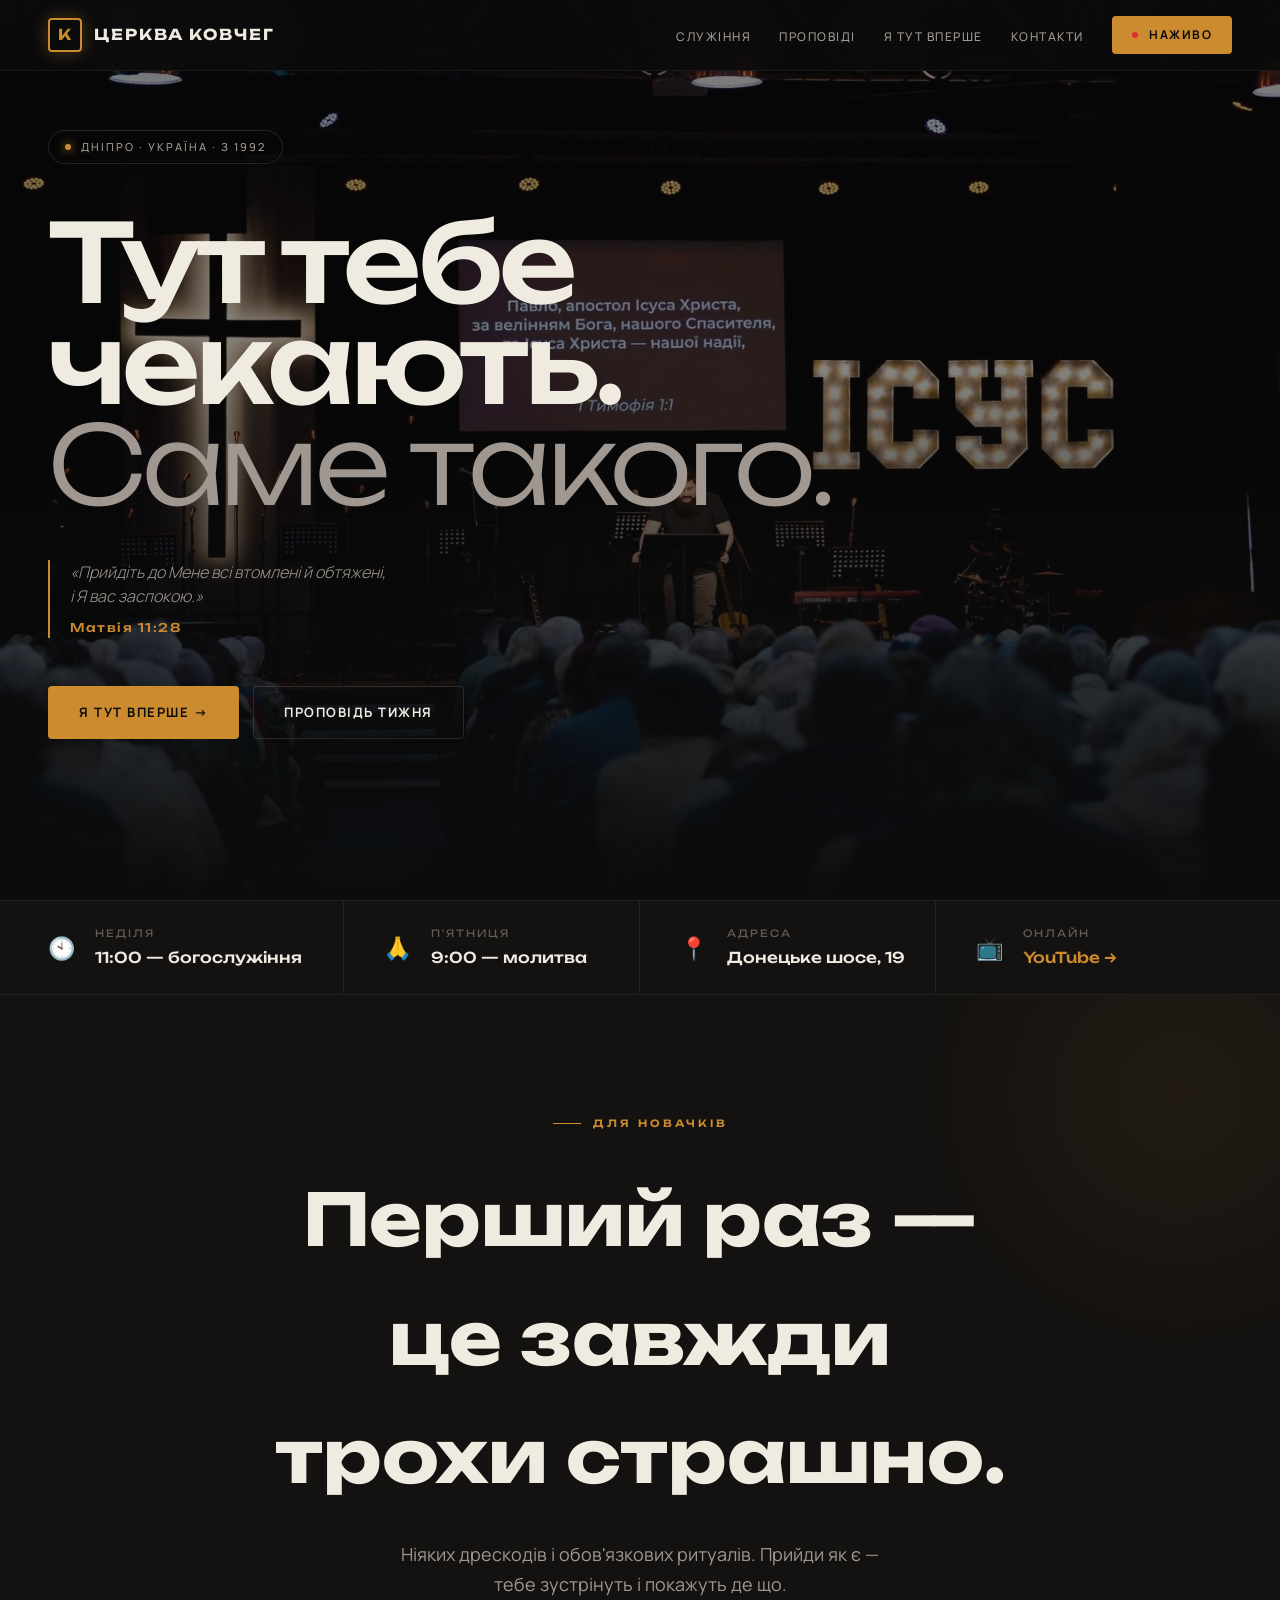
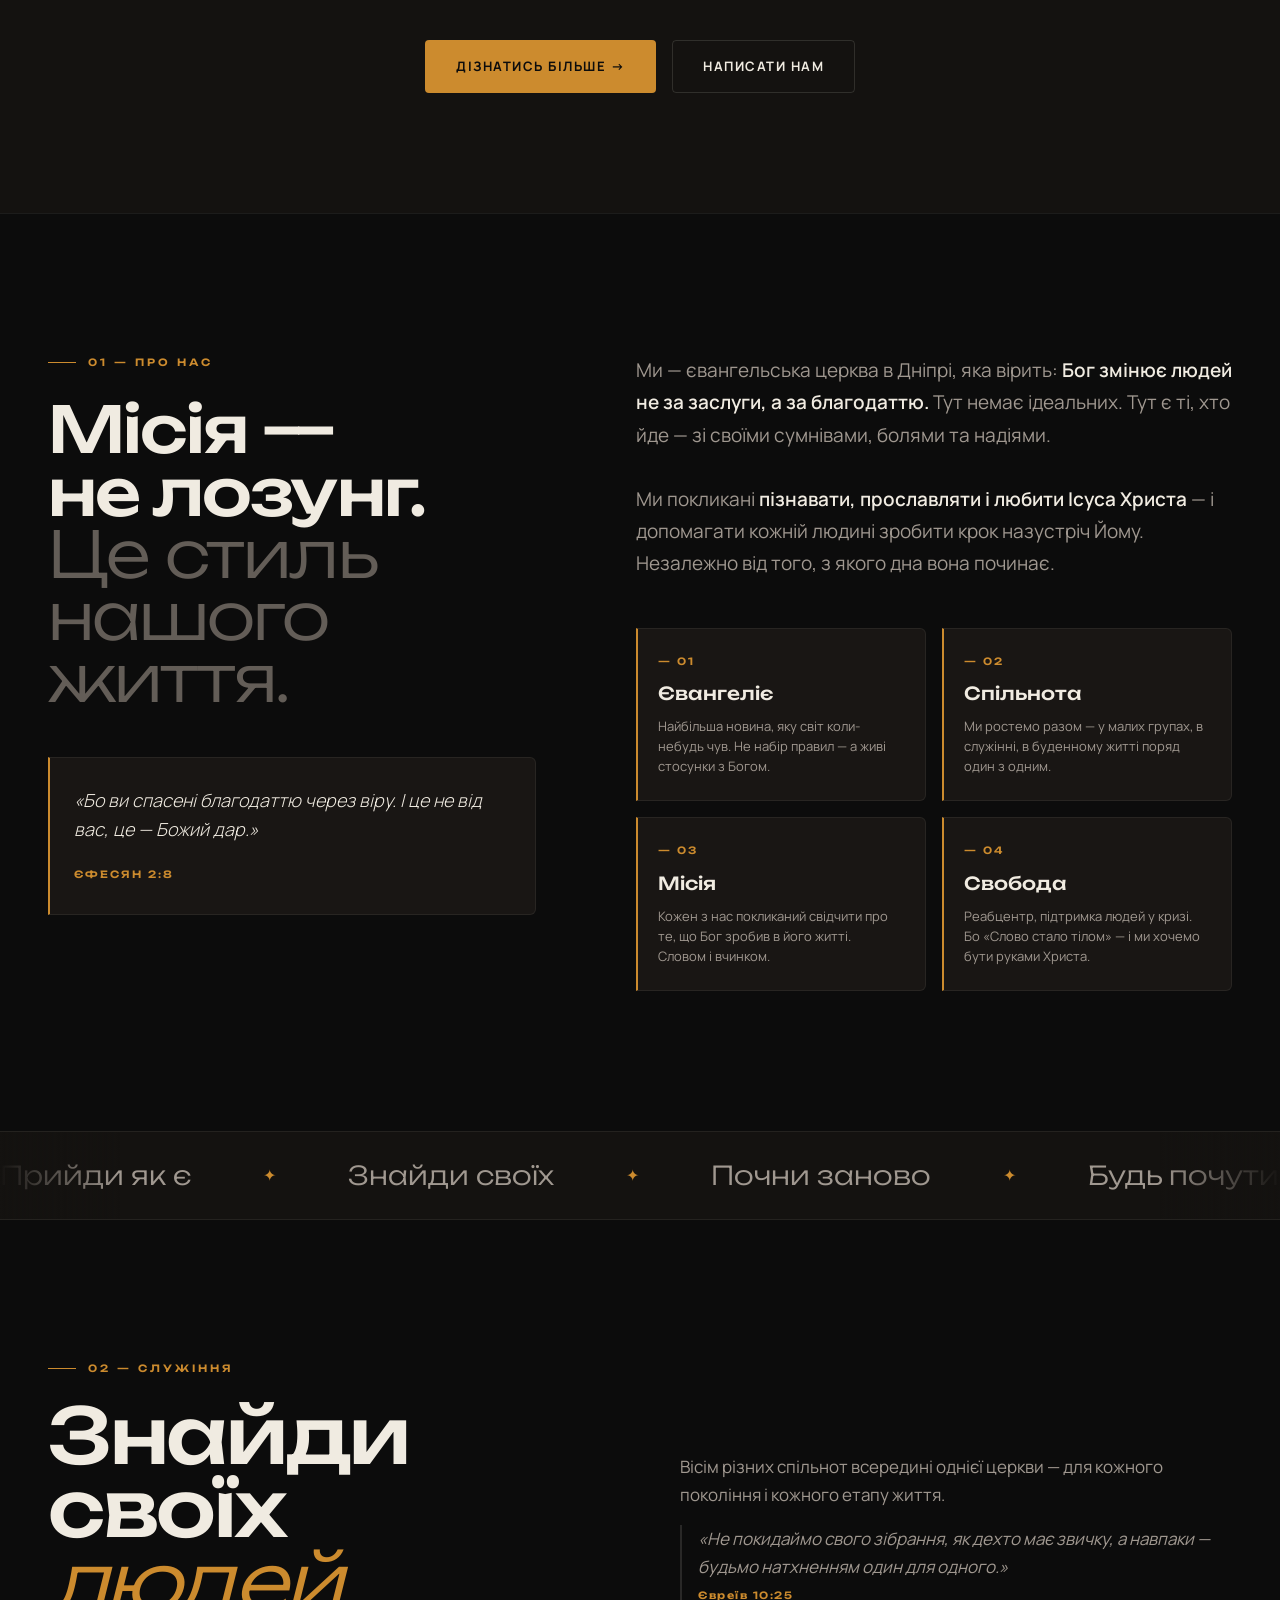
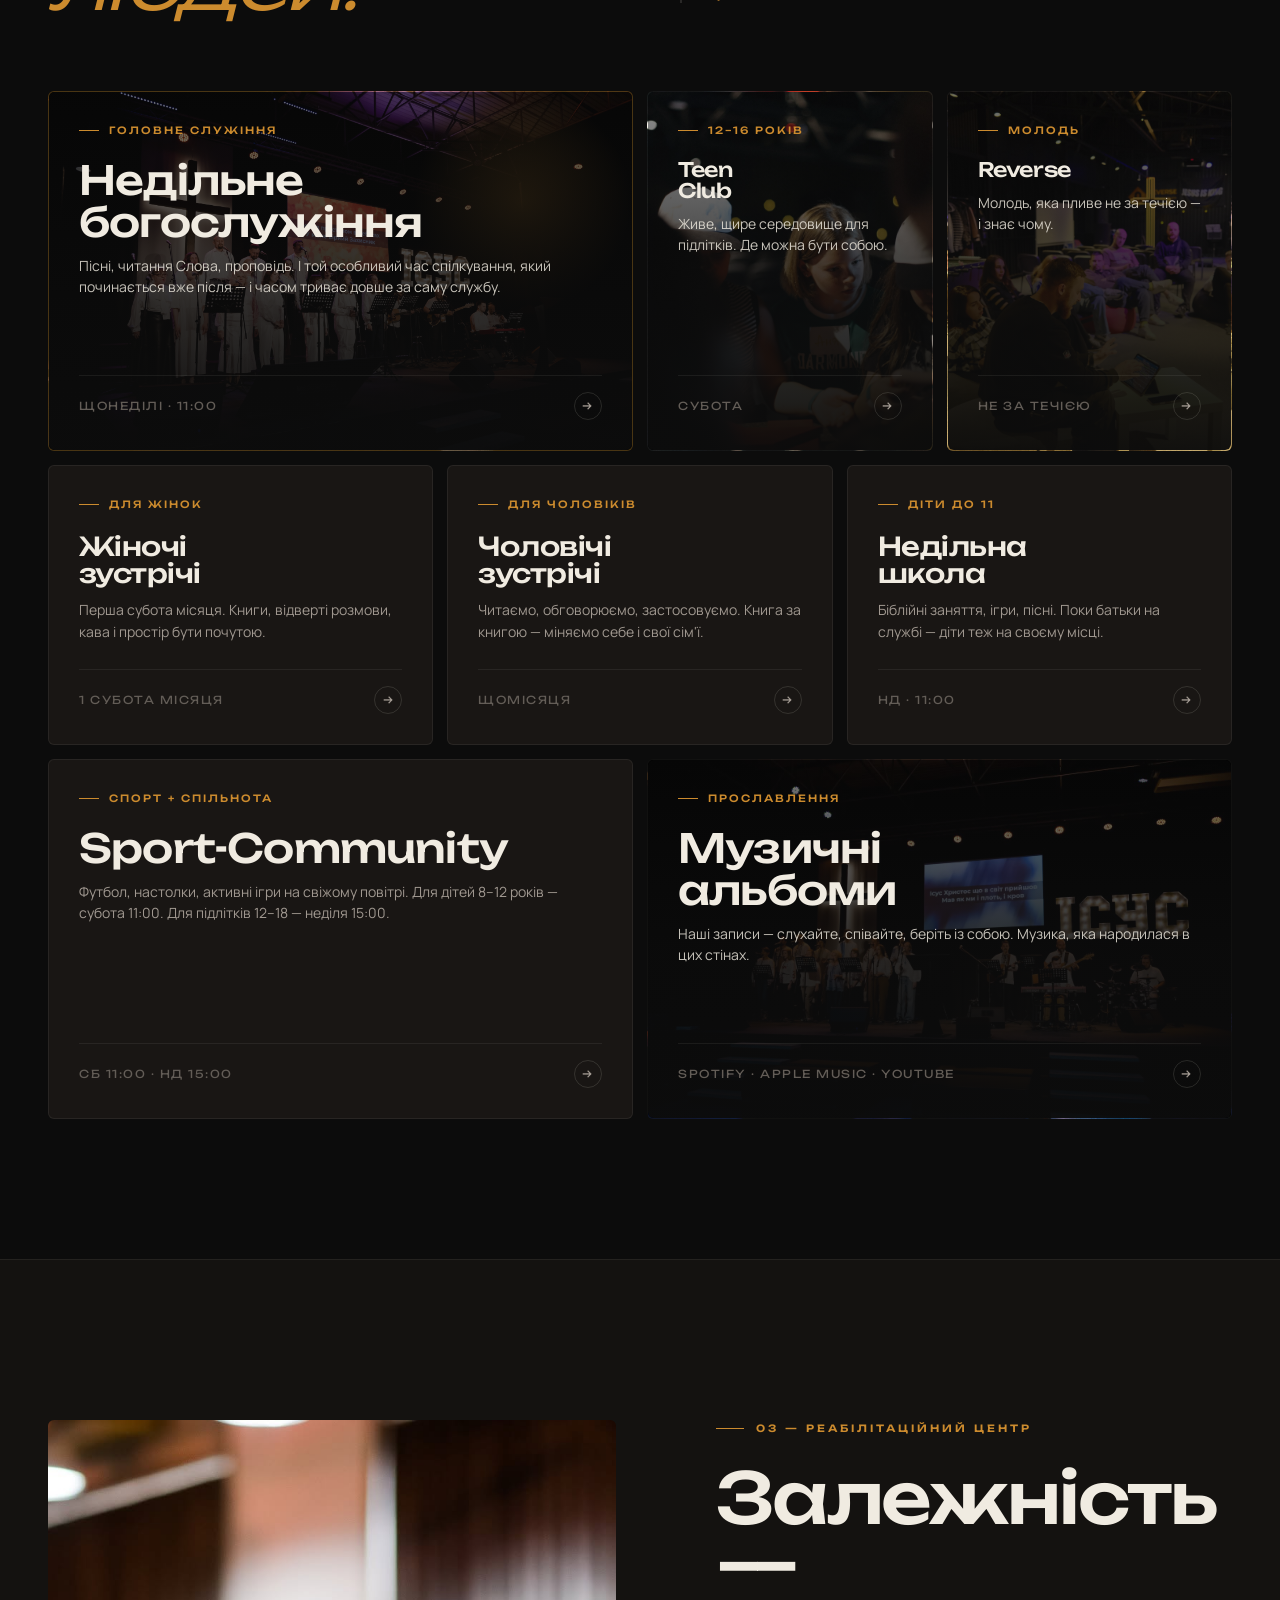
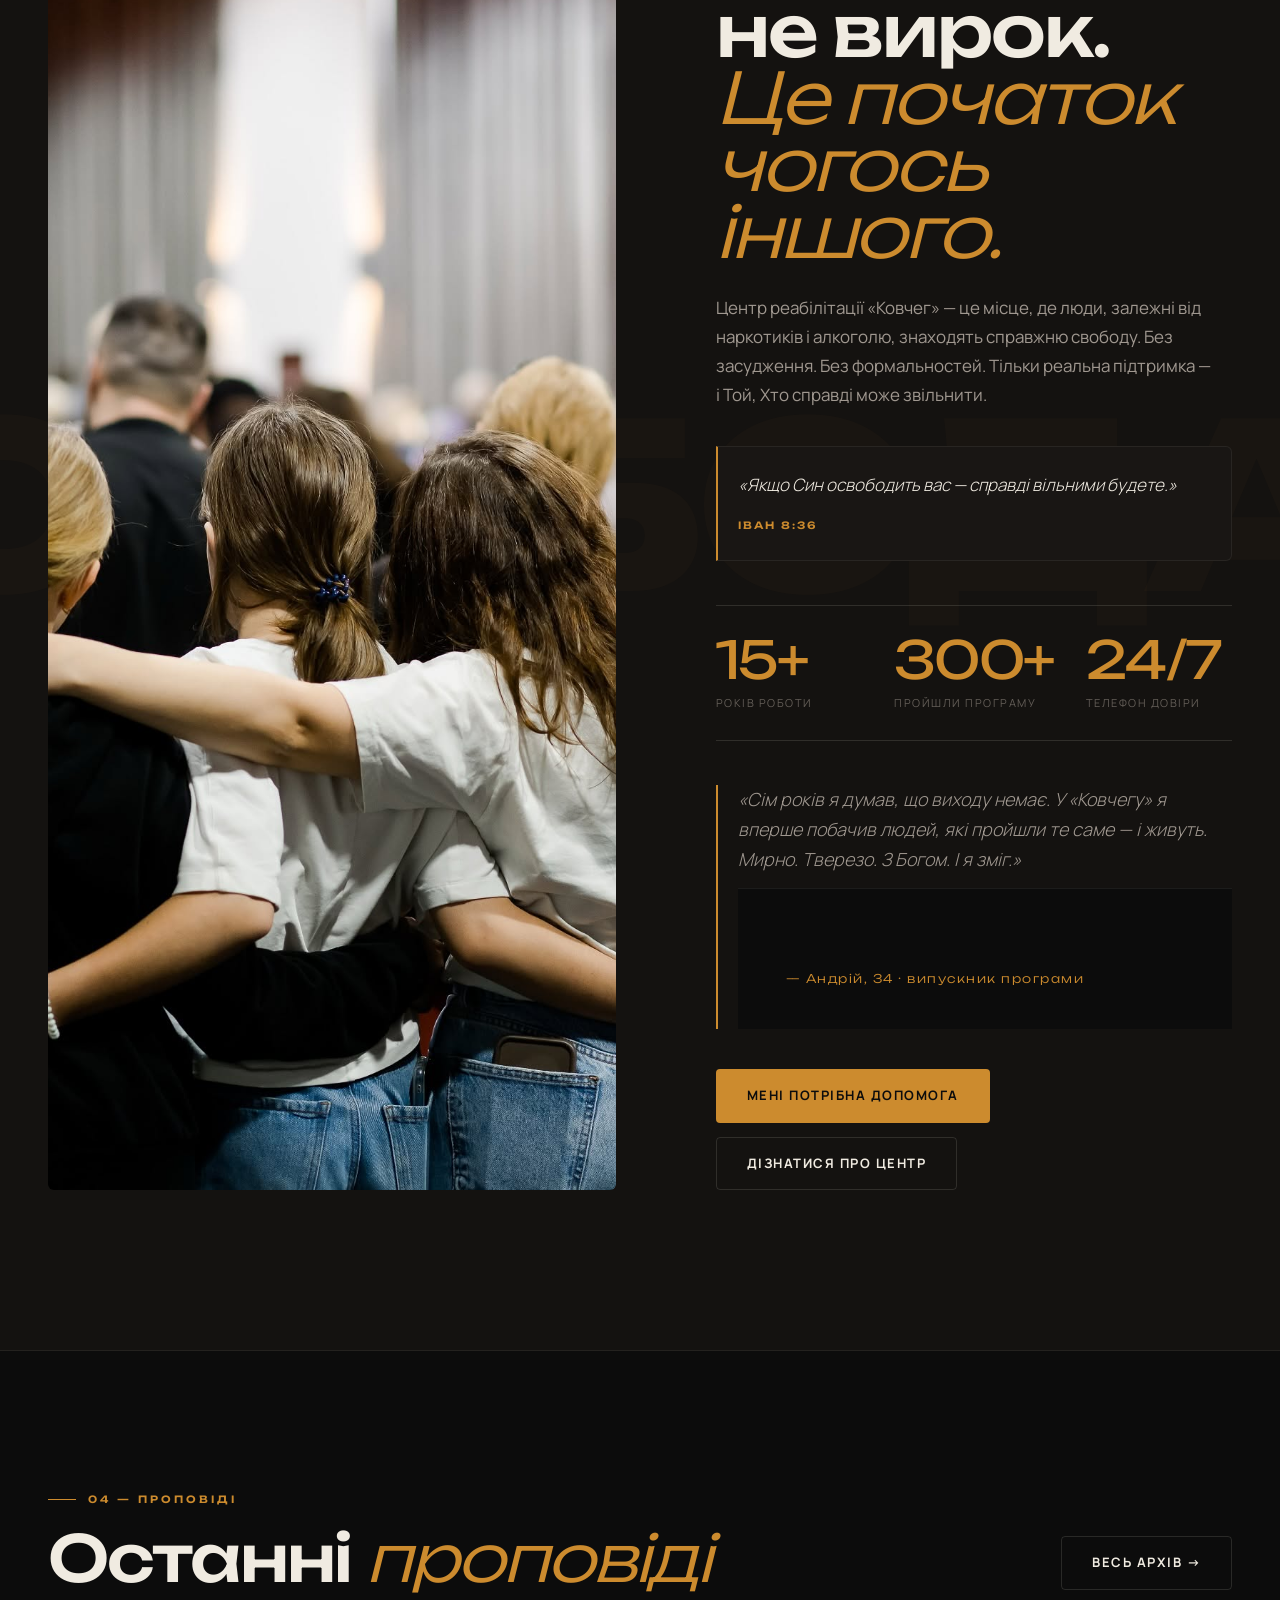
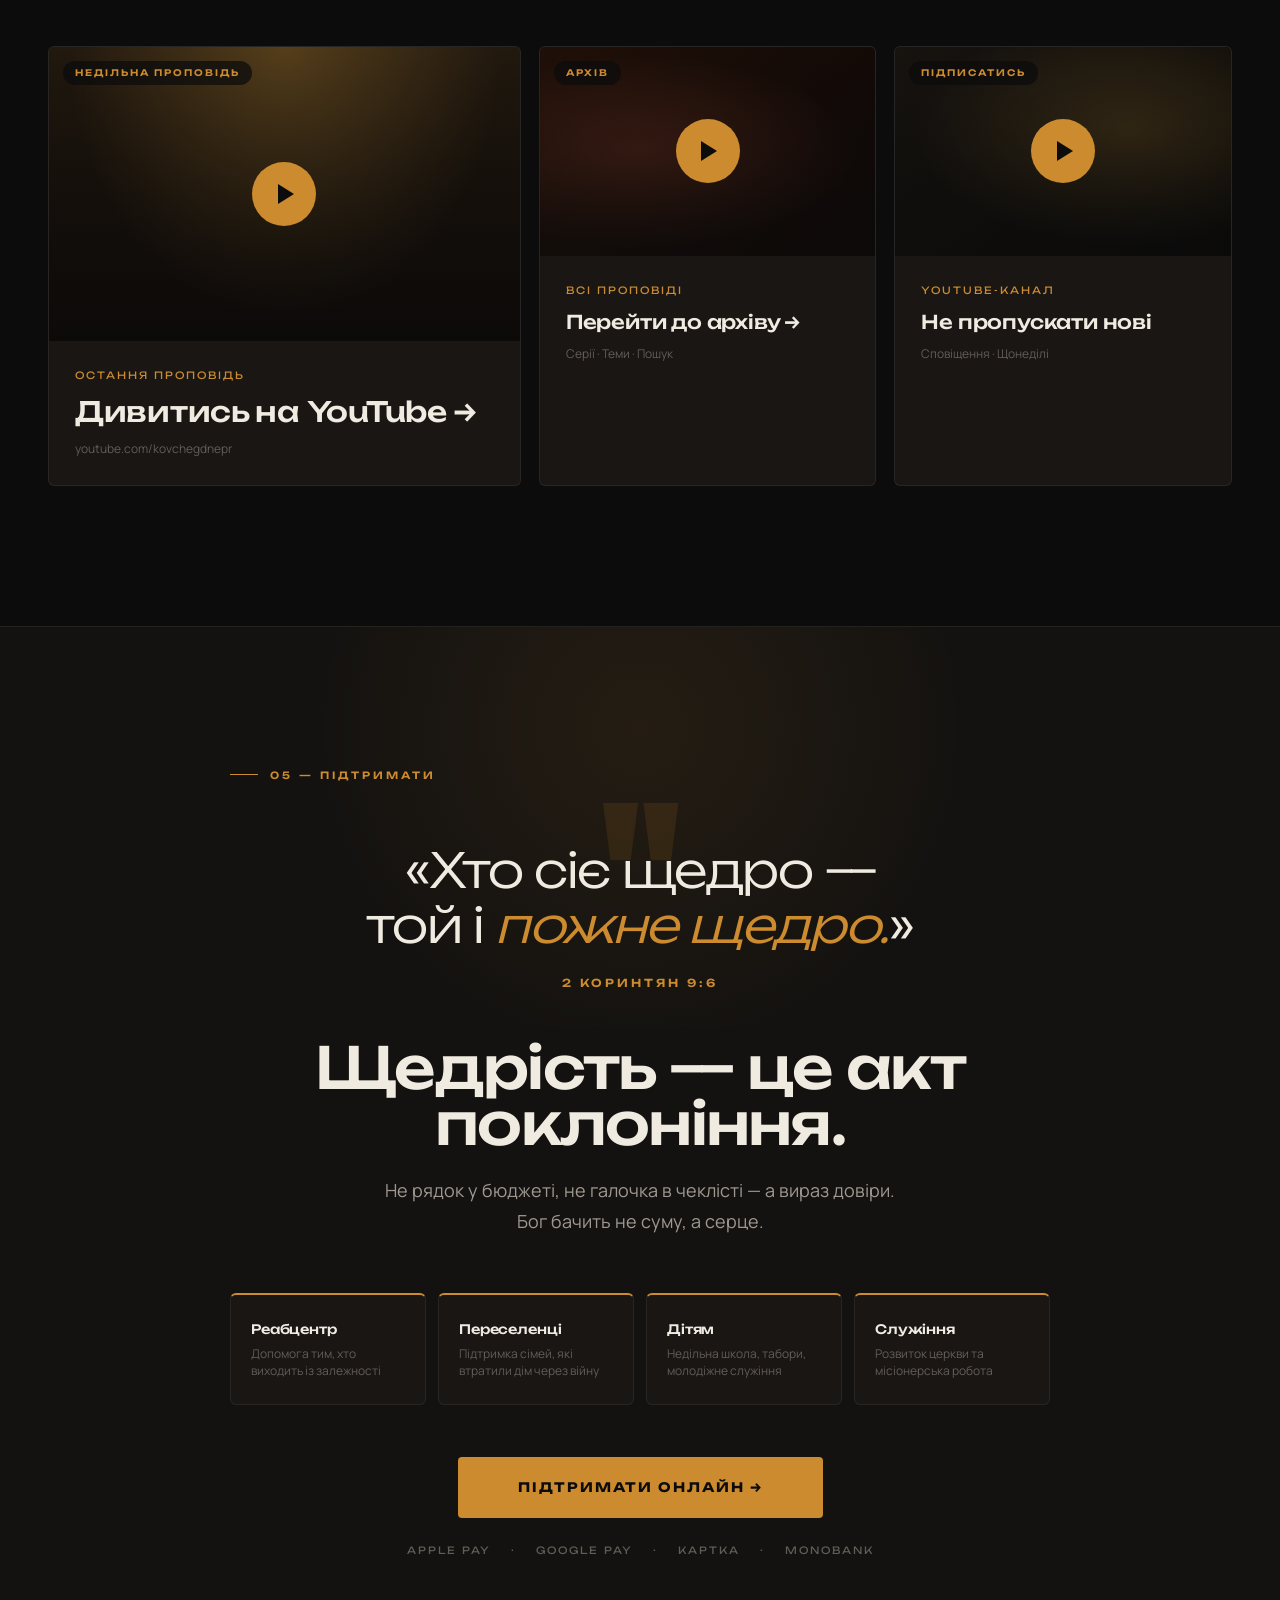
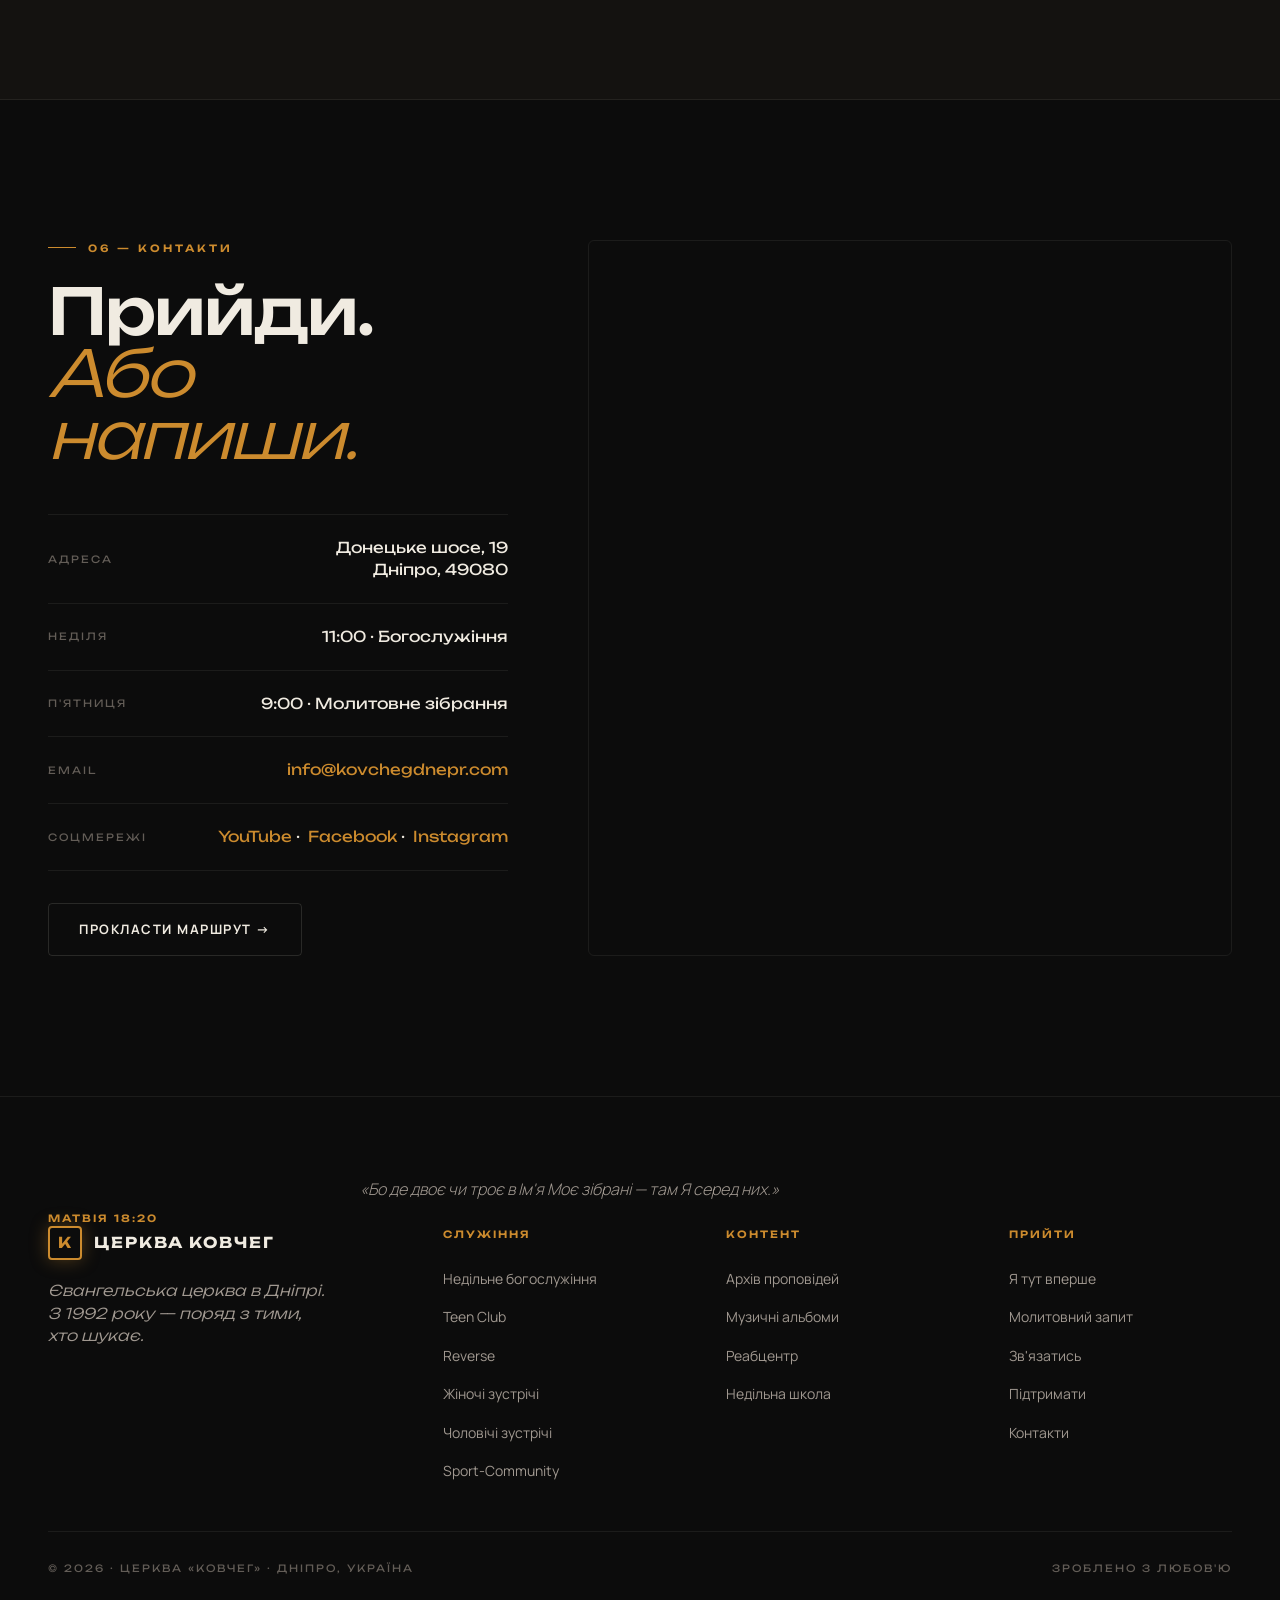
==== commit af24bfb3: "chore: some changes" ====
--- a/index.html
+++ b/index.html
@@ -2,6 +2,7 @@
 <html lang="uk">
 <head>
 <meta charset="UTF-8">
+<link rel="icon" type="image/png" href="kovcheg_favicon.png">
 <meta name="viewport" content="width=device-width, initial-scale=1.0">
 <title>Ковчег — церква в Дніпрі</title>
 <meta name="description" content="Євангельська церква «Ковчег» у Дніпрі. Недільне богослужіння о 11:00. Донецьке шосе, 19.">
@@ -1368,22 +1369,18 @@
     <!-- Where it goes -->
     <div class="donate-areas">
       <div class="donate-area">
-        <div class="donate-area-icon">🏡</div>
         <div class="donate-area-name">Реабцентр</div>
         <div class="donate-area-desc">Допомога тим, хто виходить із залежності</div>
       </div>
       <div class="donate-area">
-        <div class="donate-area-icon">🕊️</div>
         <div class="donate-area-name">Переселенці</div>
         <div class="donate-area-desc">Підтримка сімей, які втратили дім через війну</div>
       </div>
       <div class="donate-area">
-        <div class="donate-area-icon">✝️</div>
         <div class="donate-area-name">Дітям</div>
         <div class="donate-area-desc">Недільна школа, табори, молодіжне служіння</div>
       </div>
       <div class="donate-area">
-        <div class="donate-area-icon">🌿</div>
         <div class="donate-area-name">Служіння</div>
         <div class="donate-area-desc">Розвиток церкви та місіонерська робота</div>
       </div>
@@ -1467,8 +1464,6 @@
 <!-- FOOTER -->
 <footer>
   <div class="footer-inner">
-    <div class="footer-sign">
-      <div class="footer-sign-big ub">ІСУС</div>
       <p class="footer-sign-verse">«Бо де двоє чи троє в Ім'я Моє зібрані — там Я серед них.»</p>
       <div class="footer-sign-ref">Матвія 18:20</div>
     </div>
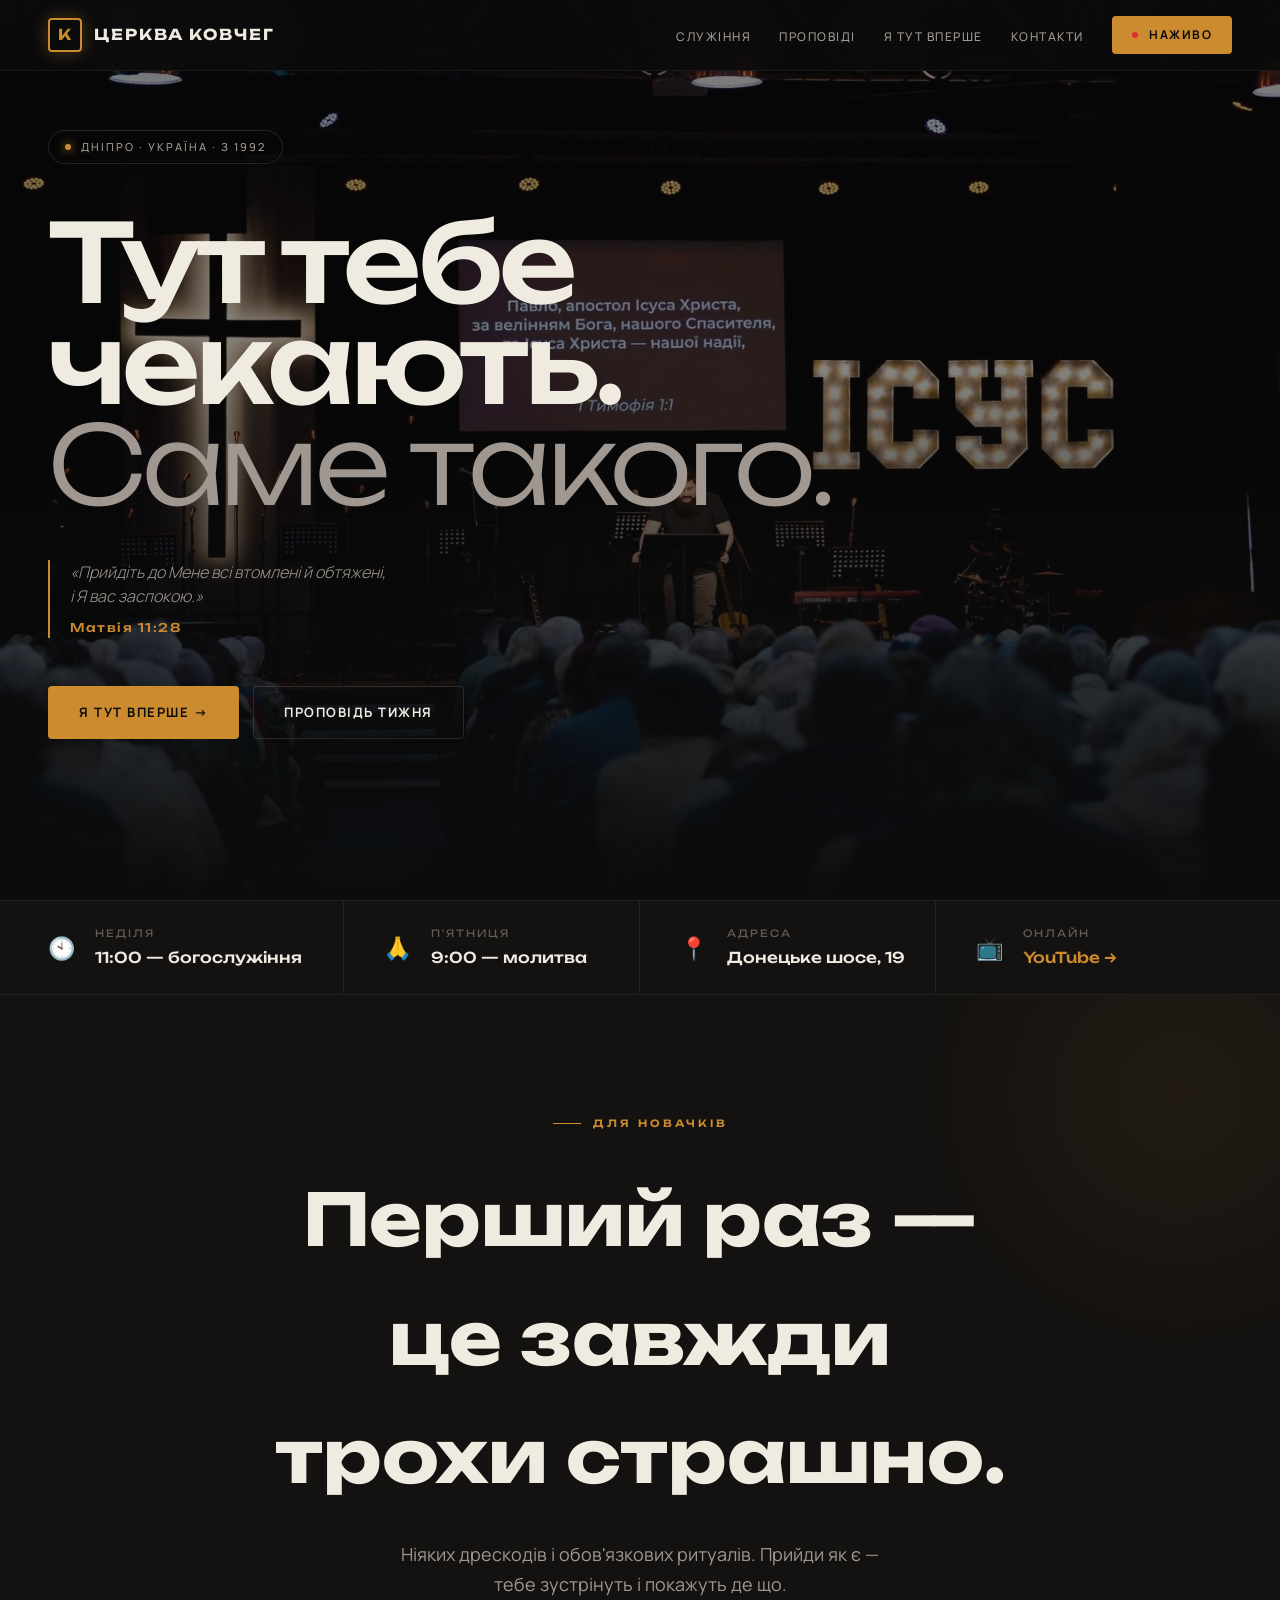
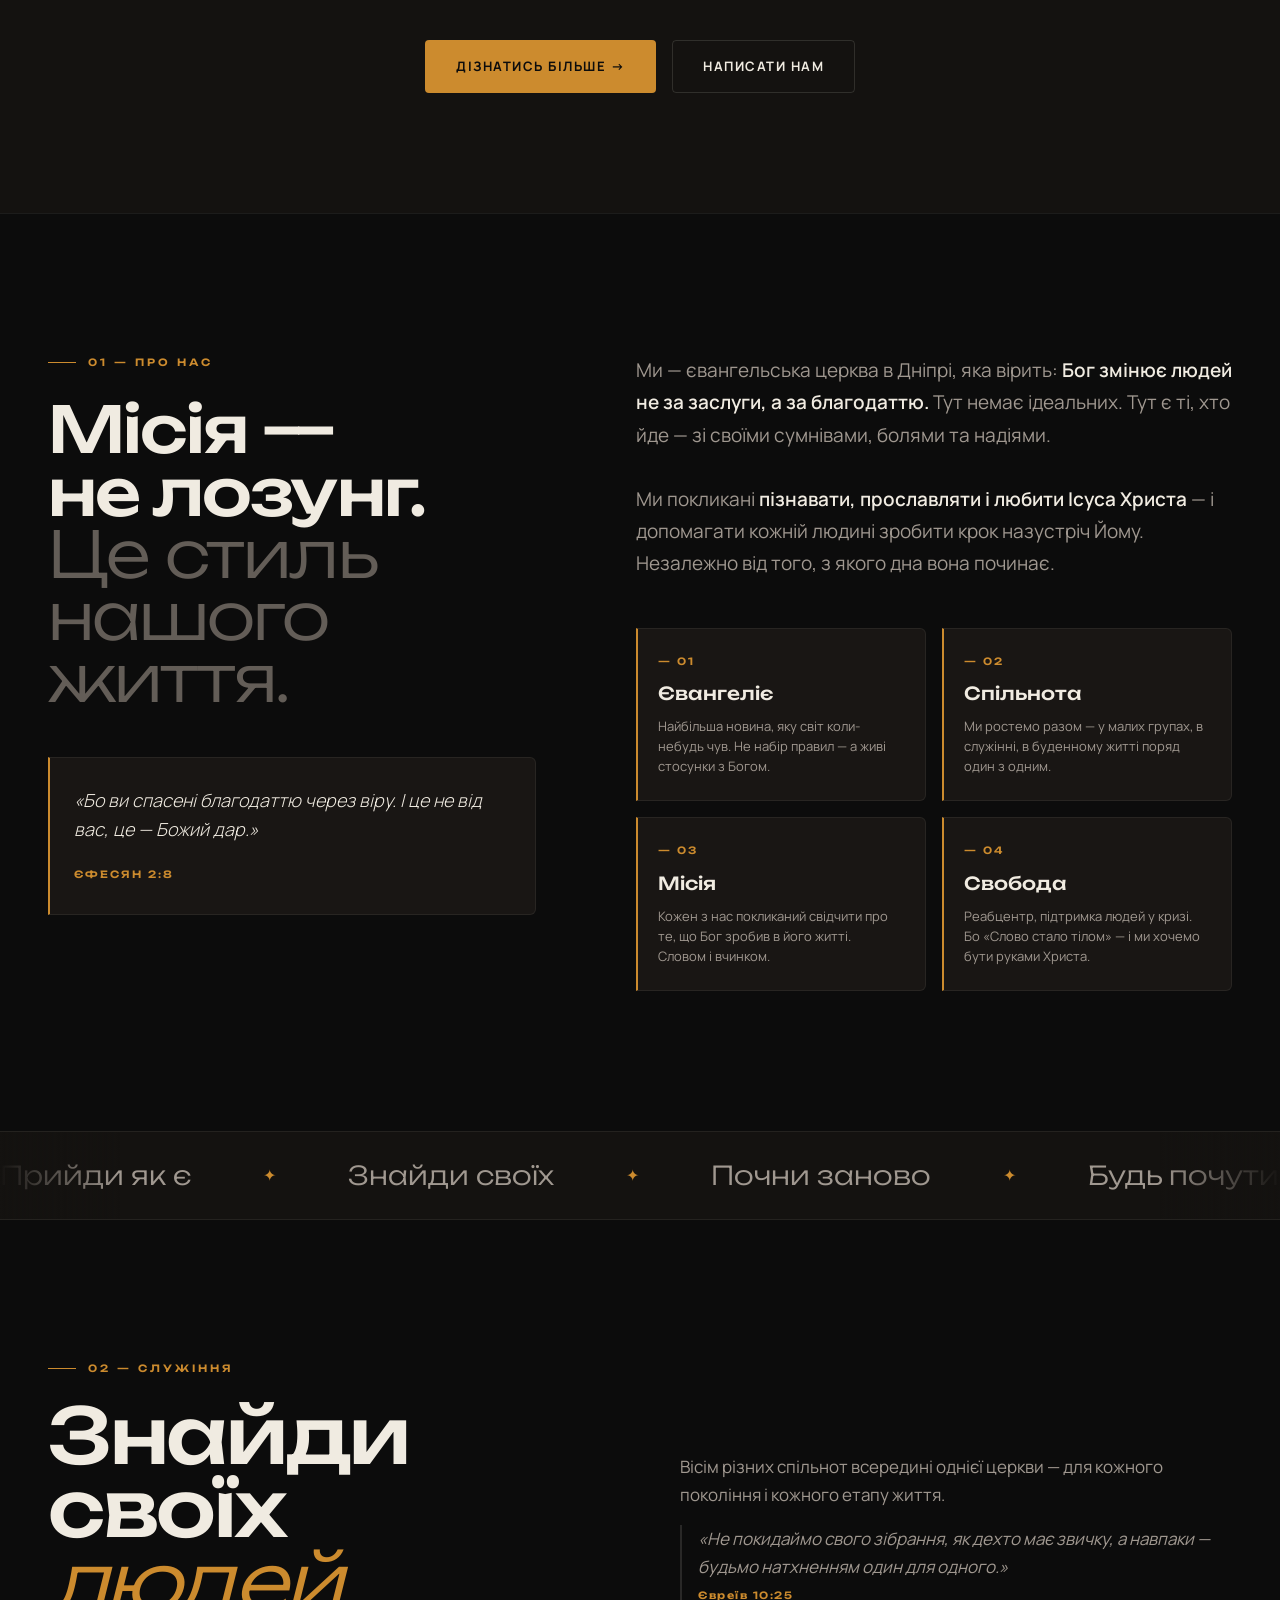
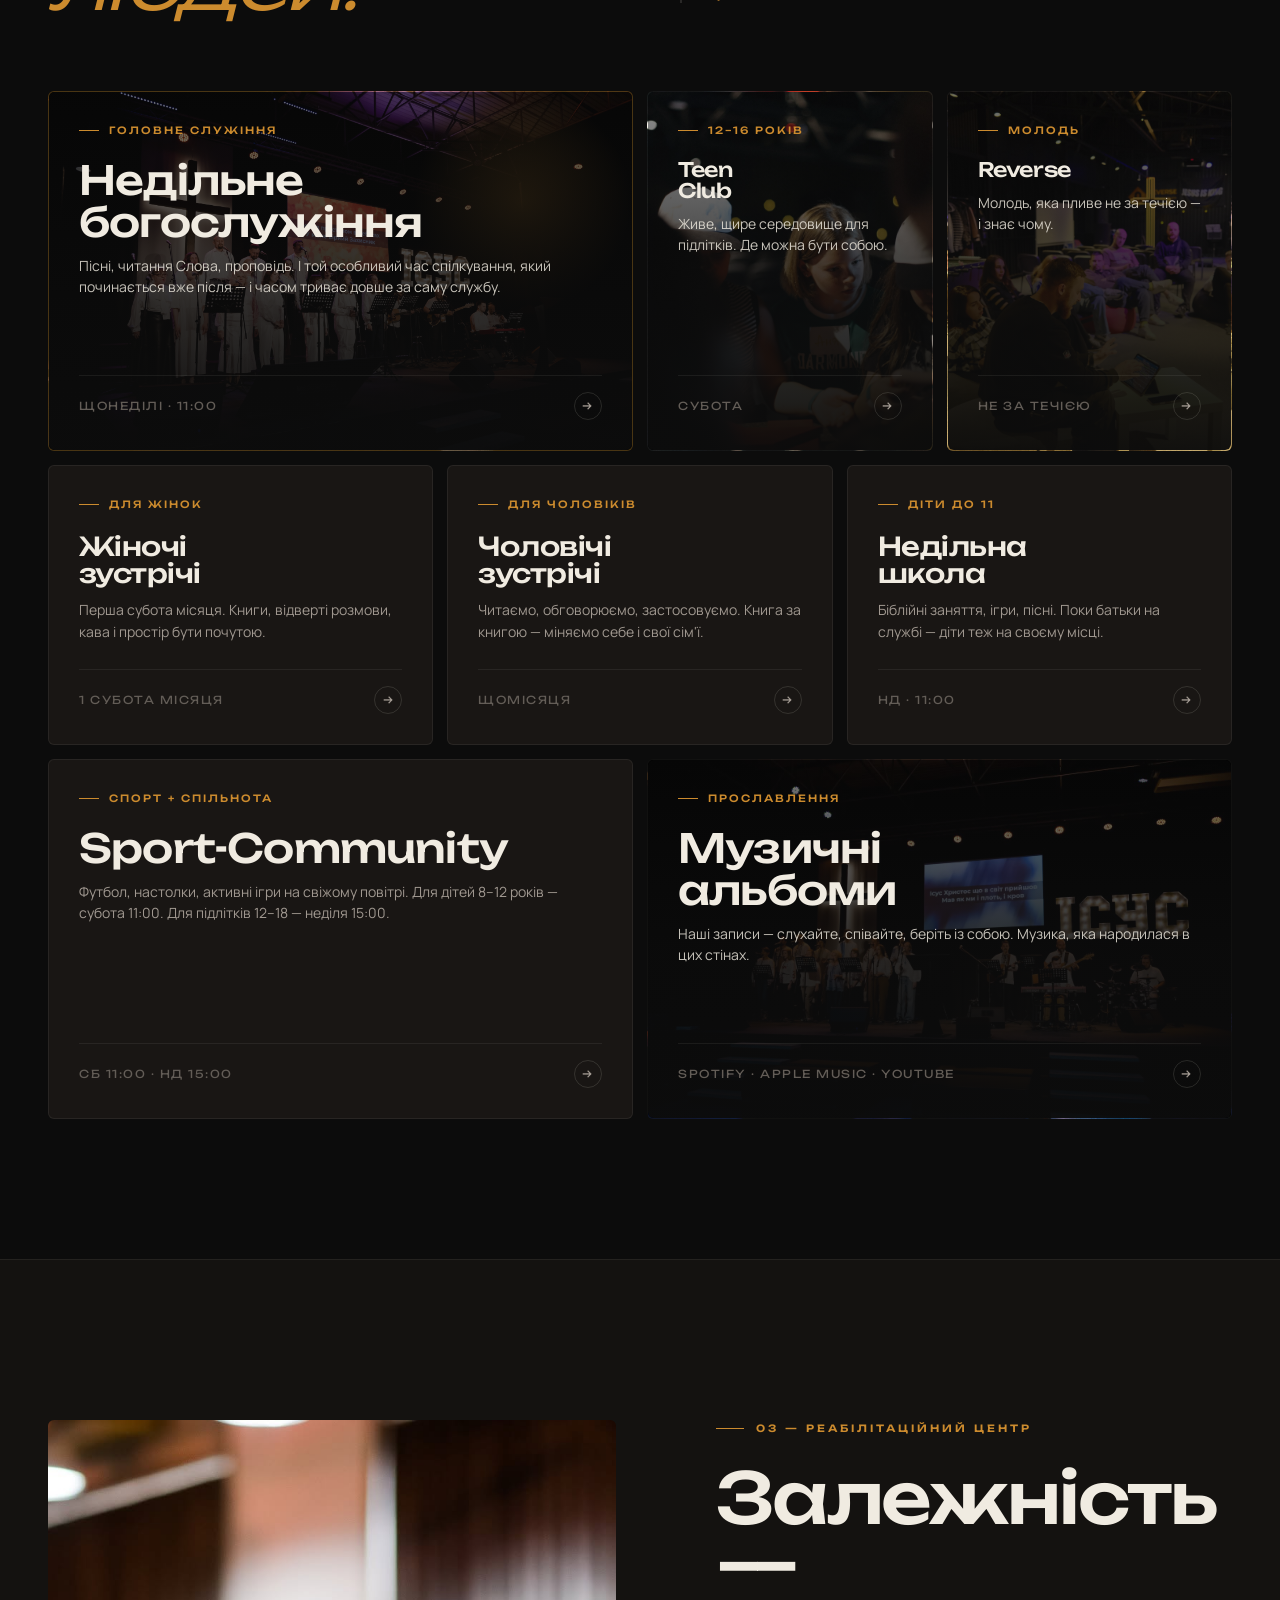
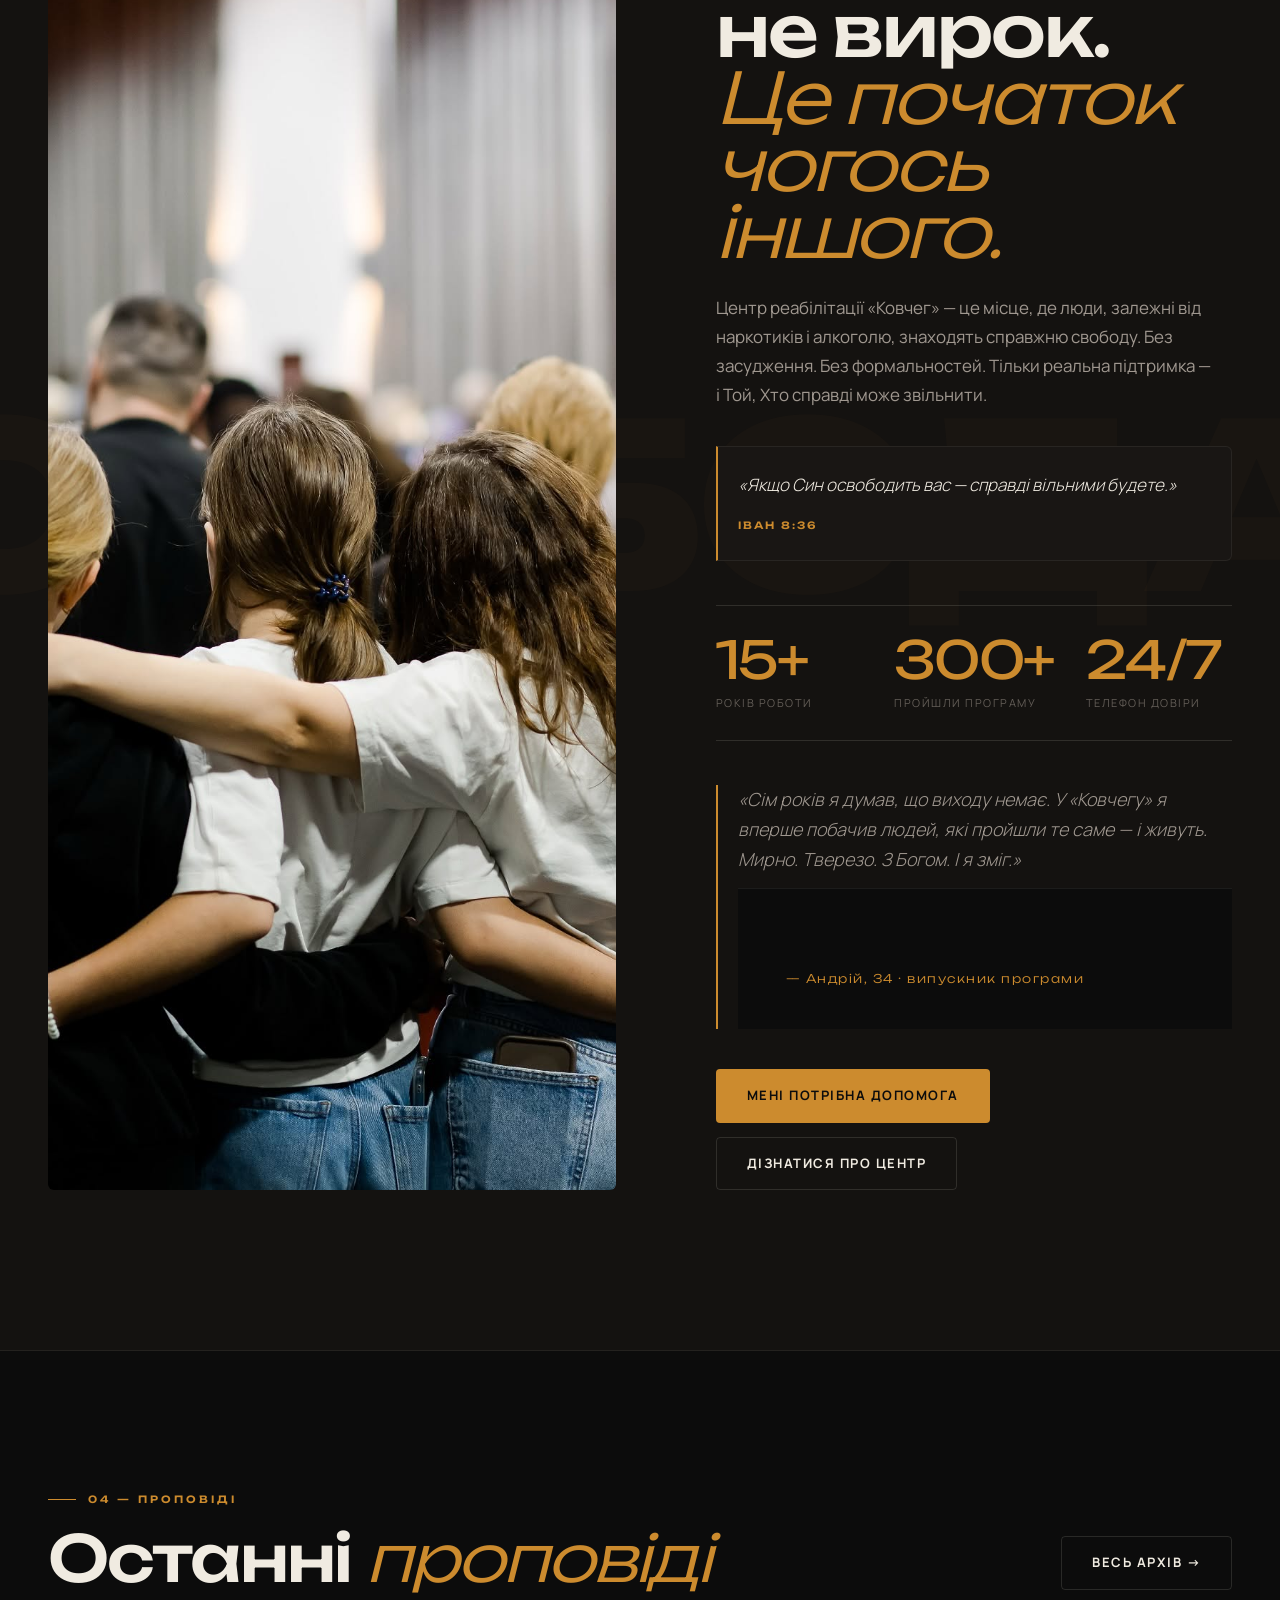
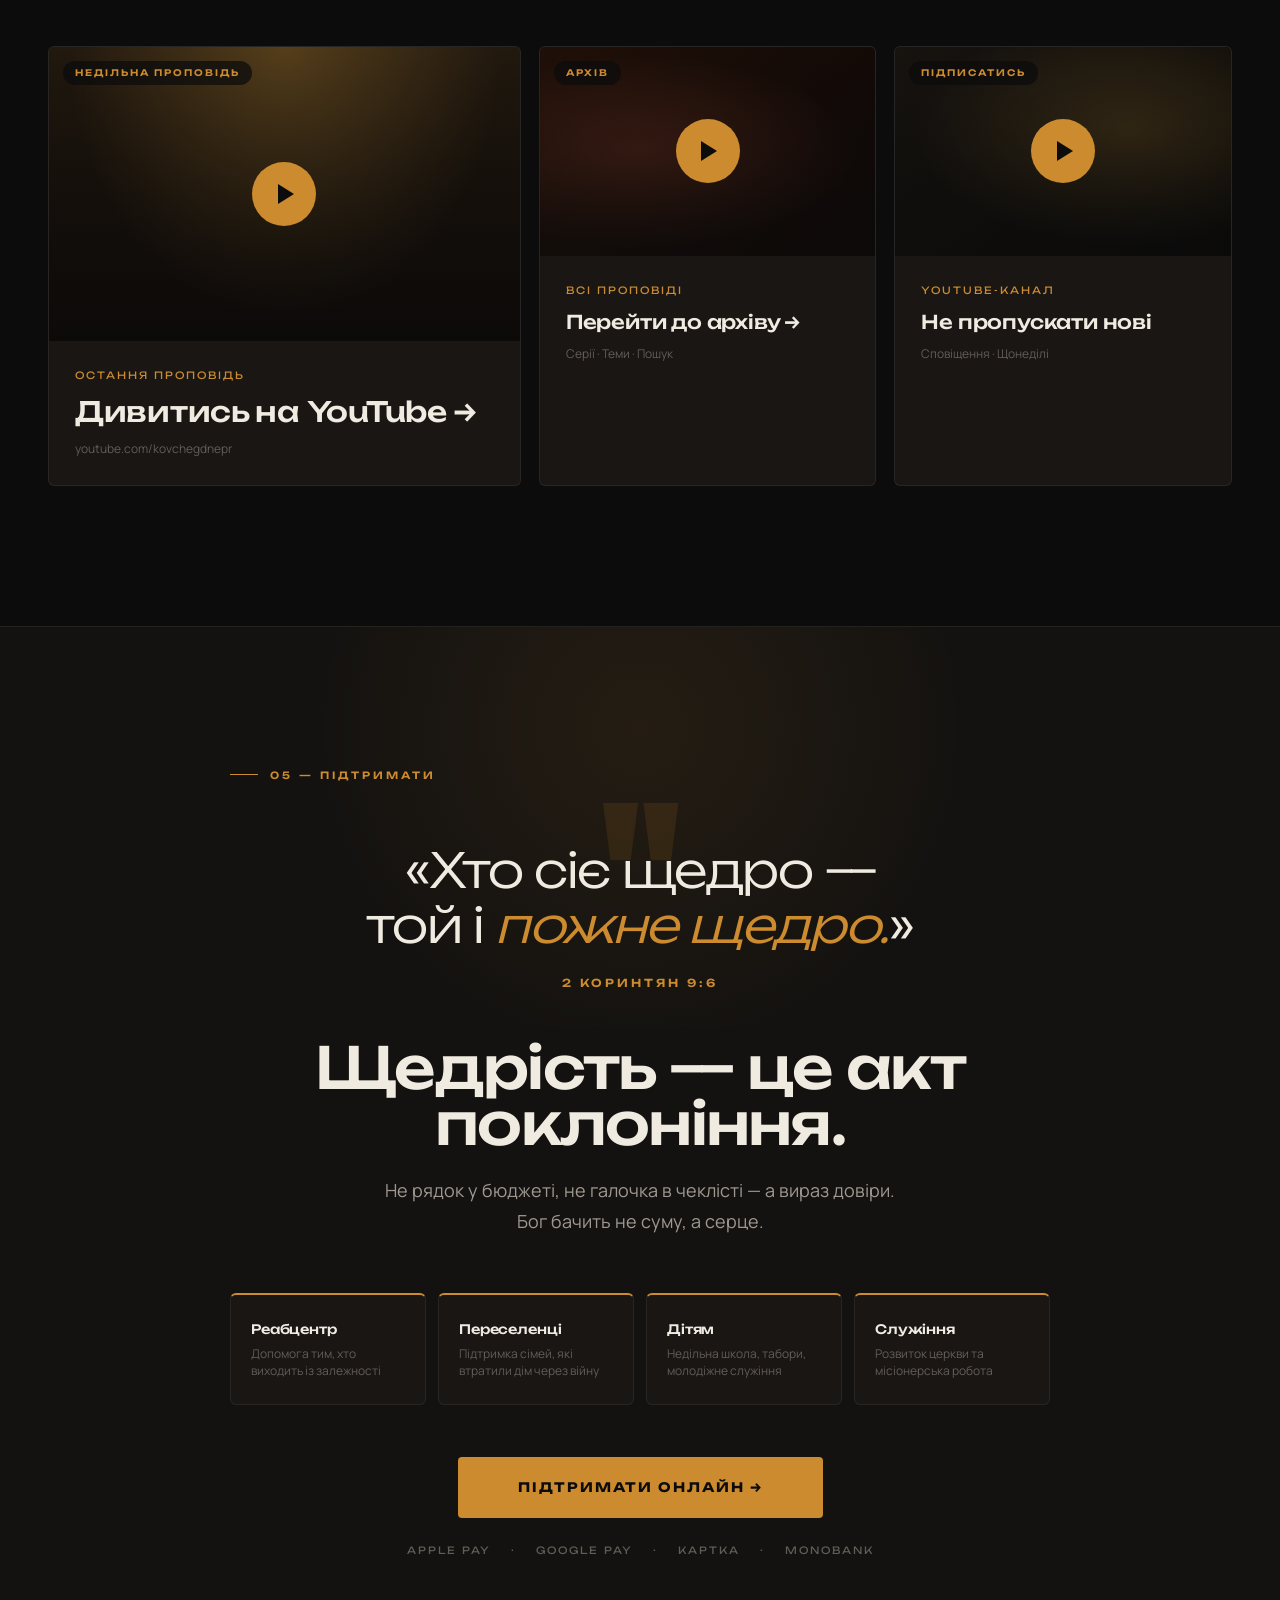
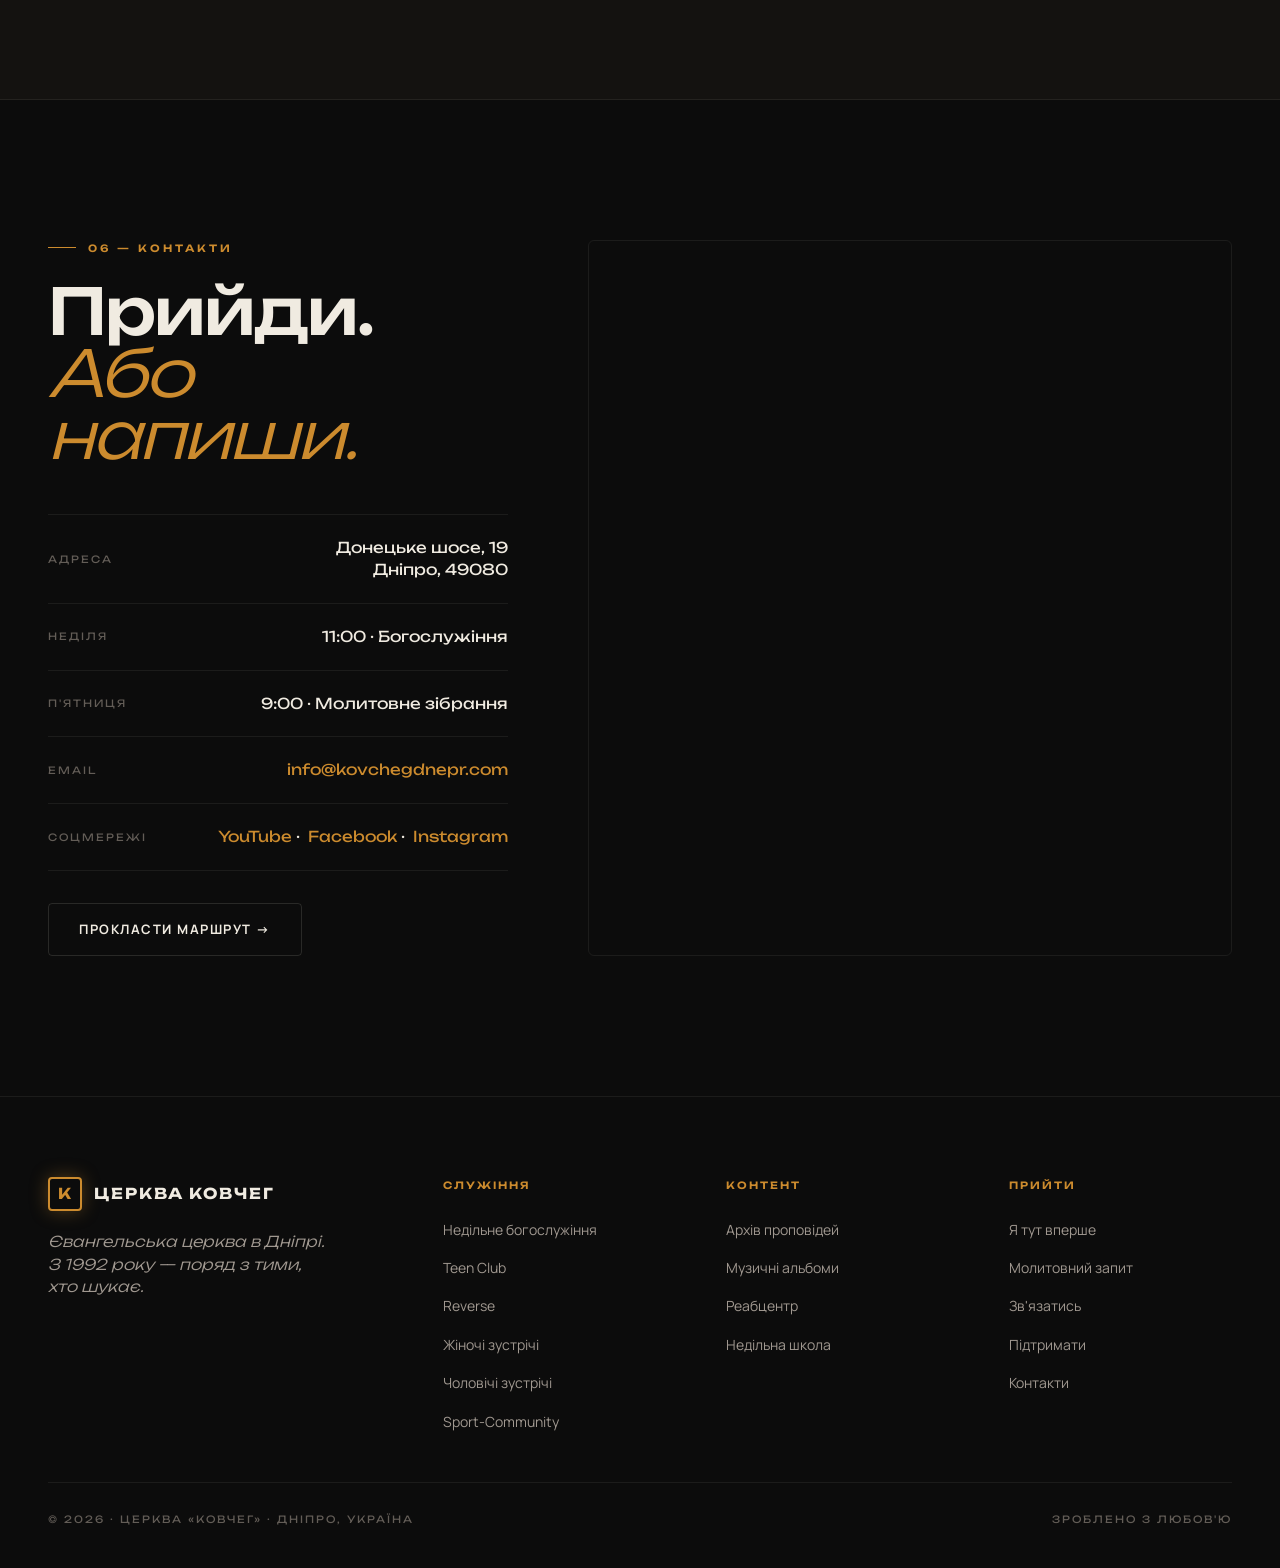
==== commit 3fdfa768: "chore: some changes" ====
--- a/index.html
+++ b/index.html
@@ -1464,8 +1464,6 @@
 <!-- FOOTER -->
 <footer>
   <div class="footer-inner">
-      <p class="footer-sign-verse">«Бо де двоє чи троє в Ім'я Моє зібрані — там Я серед них.»</p>
-      <div class="footer-sign-ref">Матвія 18:20</div>
     </div>
 
     <div class="footer-top">
